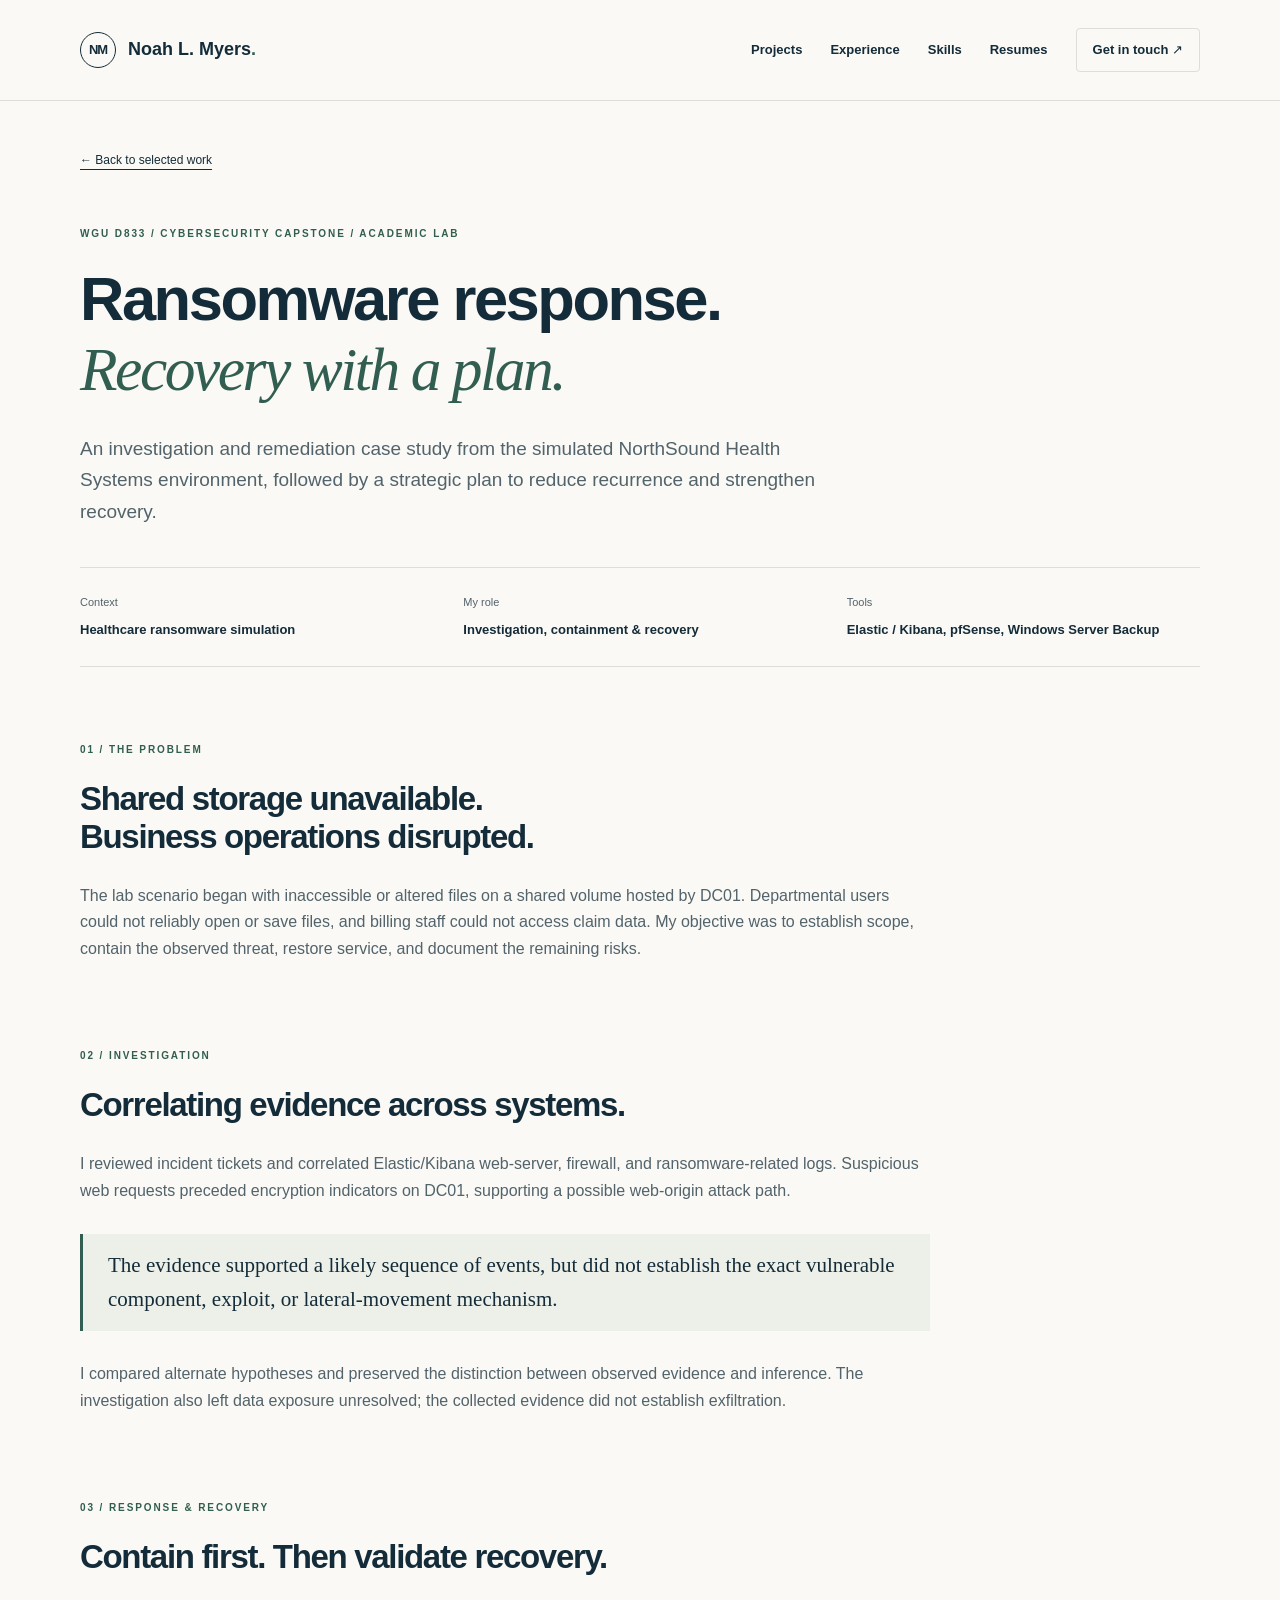
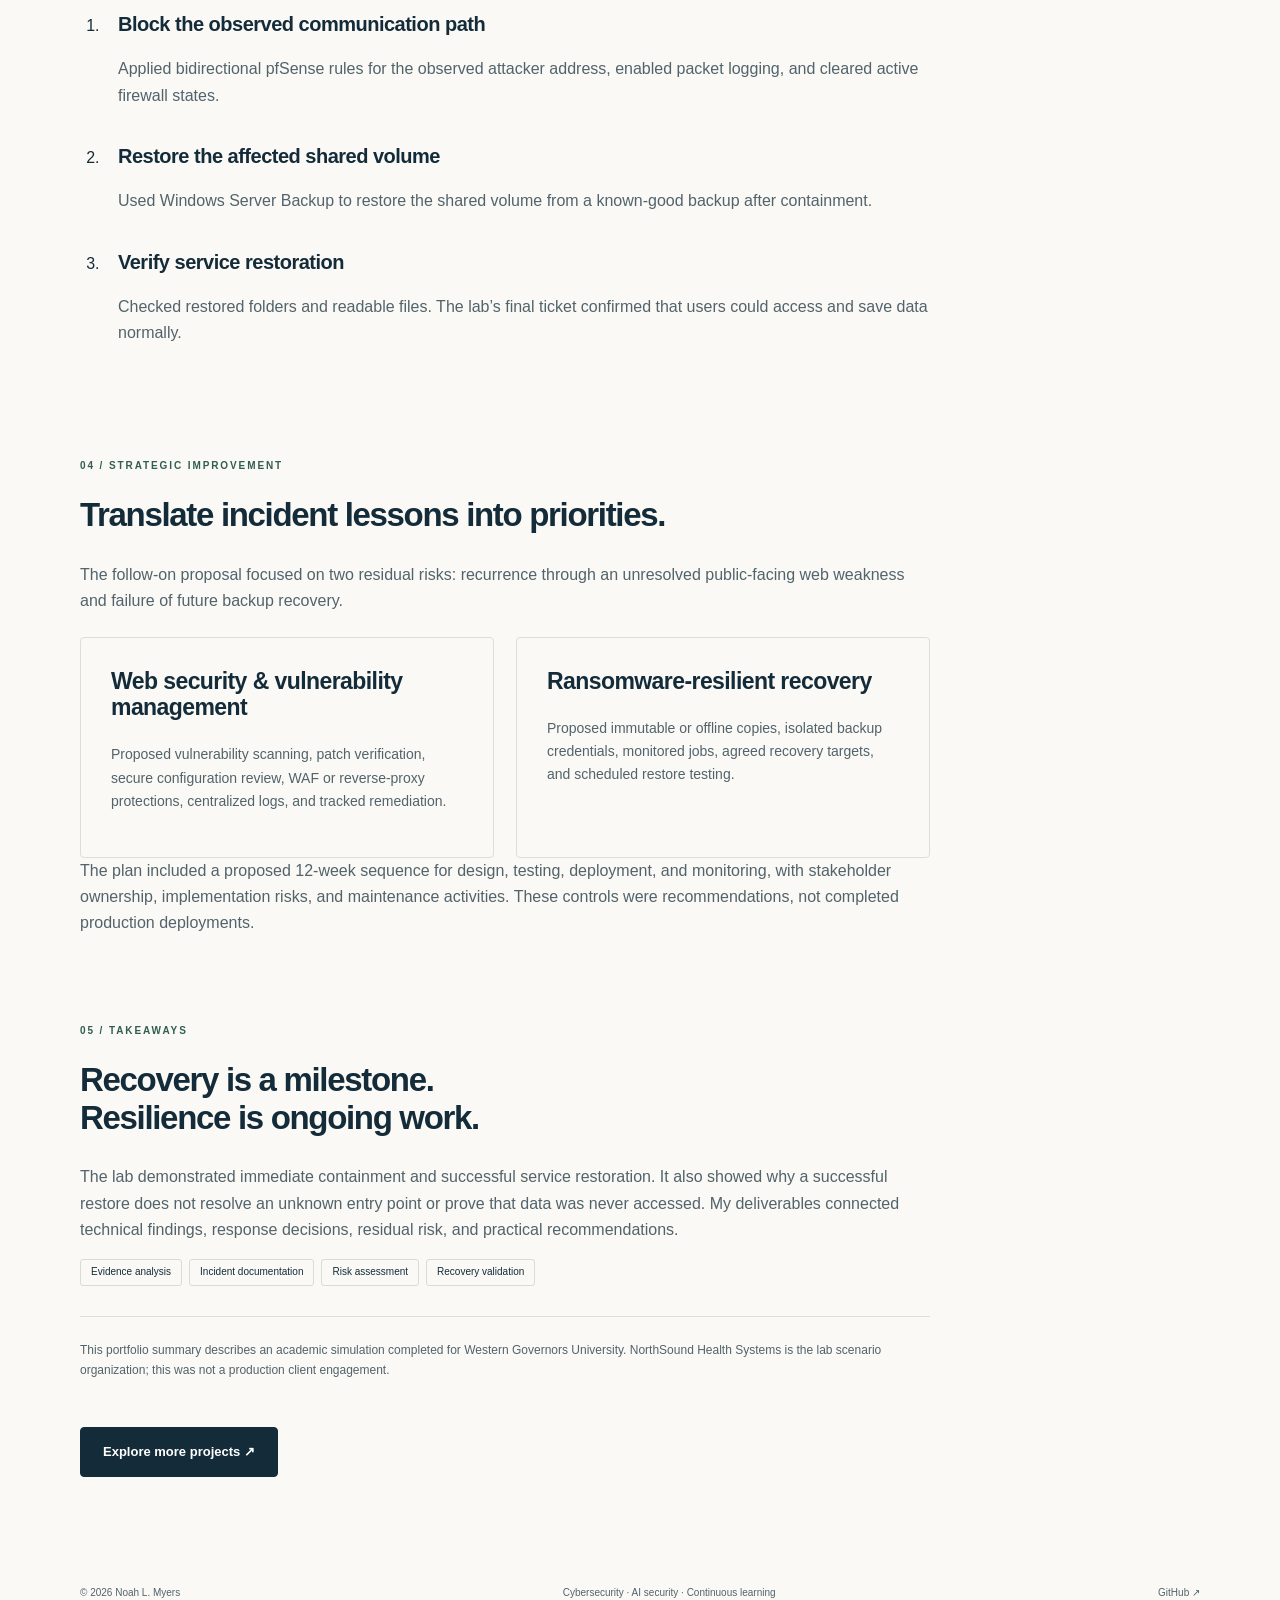
==== capstone.html @ 6b7077c1 "Redesign professional portfolio and add current resumes and WGU capstone" ====
<!doctype html><html lang="en"><head><meta charset="utf-8"><meta name="viewport" content="width=device-width,initial-scale=1"><meta name="theme-color" content="#142c39"><meta name="description" content="Noah L. Myers — cybersecurity and AI security professional. Explore adversarial AI testing, security automation, and a WGU ransomware response capstone."><title>WGU Ransomware Response Capstone | Noah L. Myers</title><link rel="stylesheet" href="assets/style.css"></head><body><a class="skip" href="#main">Skip to content</a><header><nav class="wrap" aria-label="Main navigation"><a class="brand" href="index.html" aria-label="Noah Myers home"><span class="monogram">NM</span> Noah L. Myers<span class="brand-dot">.</span></a><div class="navlinks"><a href="index.html#projects">Projects</a><a href="index.html#experience">Experience</a><a href="index.html#skills">Skills</a><a href="index.html#resume">Resumes</a><a class="nav-contact" href="mailto:Noah2126212@gmail.com">Get in touch <span aria-hidden="true">↗</span></a></div></nav></header><main id="main" class="wrap case-page"><a class="back" href="index.html#projects">← Back to selected work</a><p class="eyebrow">WGU D833 / Cybersecurity capstone / Academic lab</p><h1>Ransomware response.<br><em>Recovery with a plan.</em></h1><p class="case-intro">An investigation and remediation case study from the simulated NorthSound Health Systems environment, followed by a strategic plan to reduce recurrence and strengthen recovery.</p><div class="case-summary"><div><span>Context</span><strong>Healthcare ransomware simulation</strong></div><div><span>My role</span><strong>Investigation, containment & recovery</strong></div><div><span>Tools</span><strong>Elastic / Kibana, pfSense, Windows Server Backup</strong></div></div><article class="case-body"><section><p class="eyebrow">01 / The problem</p><h2>Shared storage unavailable.<br>Business operations disrupted.</h2><p>The lab scenario began with inaccessible or altered files on a shared volume hosted by DC01. Departmental users could not reliably open or save files, and billing staff could not access claim data. My objective was to establish scope, contain the observed threat, restore service, and document the remaining risks.</p></section><section><p class="eyebrow">02 / Investigation</p><h2>Correlating evidence across systems.</h2><p>I reviewed incident tickets and correlated Elastic/Kibana web-server, firewall, and ransomware-related logs. Suspicious web requests preceded encryption indicators on DC01, supporting a possible web-origin attack path.</p><blockquote>The evidence supported a likely sequence of events, but did not establish the exact vulnerable component, exploit, or lateral-movement mechanism.</blockquote><p>I compared alternate hypotheses and preserved the distinction between observed evidence and inference. The investigation also left data exposure unresolved; the collected evidence did not establish exfiltration.</p></section><section><p class="eyebrow">03 / Response & recovery</p><h2>Contain first. Then validate recovery.</h2><ol class="steps"><li><h3>Block the observed communication path</h3><p>Applied bidirectional pfSense rules for the observed attacker address, enabled packet logging, and cleared active firewall states.</p></li><li><h3>Restore the affected shared volume</h3><p>Used Windows Server Backup to restore the shared volume from a known-good backup after containment.</p></li><li><h3>Verify service restoration</h3><p>Checked restored folders and readable files. The lab’s final ticket confirmed that users could access and save data normally.</p></li></ol></section><section><p class="eyebrow">04 / Strategic improvement</p><h2>Translate incident lessons into priorities.</h2><p>The follow-on proposal focused on two residual risks: recurrence through an unresolved public-facing web weakness and failure of future backup recovery.</p><div class="project-grid"><div class="project"><h3>Web security & vulnerability management</h3><p>Proposed vulnerability scanning, patch verification, secure configuration review, WAF or reverse-proxy protections, centralized logs, and tracked remediation.</p></div><div class="project"><h3>Ransomware-resilient recovery</h3><p>Proposed immutable or offline copies, isolated backup credentials, monitored jobs, agreed recovery targets, and scheduled restore testing.</p></div></div><p>The plan included a proposed 12-week sequence for design, testing, deployment, and monitoring, with stakeholder ownership, implementation risks, and maintenance activities. These controls were recommendations, not completed production deployments.</p></section><section><p class="eyebrow">05 / Takeaways</p><h2>Recovery is a milestone.<br>Resilience is ongoing work.</h2><p>The lab demonstrated immediate containment and successful service restoration. It also showed why a successful restore does not resolve an unknown entry point or prove that data was never accessed. My deliverables connected technical findings, response decisions, residual risk, and practical recommendations.</p><div class="tags"><span>Evidence analysis</span><span>Incident documentation</span><span>Risk assessment</span><span>Recovery validation</span></div><p class="case-note">This portfolio summary describes an academic simulation completed for Western Governors University. NorthSound Health Systems is the lab scenario organization; this was not a production client engagement.</p></section></article><a class="button" href="index.html#projects">Explore more projects ↗</a></main><footer class="wrap"><span>© 2026 Noah L. Myers</span><span>Cybersecurity · AI security · Continuous learning</span><a href="https://github.com/Nmyers21">GitHub ↗</a></footer></body></html>
---- assets/style.css ----
:root{--ink:#142c39;--muted:#52636b;--paper:#faf9f5;--line:#dcded7;--green:#315e50;--wash:#edf0e9}*{box-sizing:border-box}html{scroll-behavior:smooth;scroll-padding-top:100px}body{margin:0;background:var(--paper);color:var(--ink);font-family:Inter,-apple-system,BlinkMacSystemFont,"Segoe UI",sans-serif;line-height:1.65;font-size:16px}a{color:inherit;text-underline-offset:5px}a:hover{color:var(--green)}a:focus-visible{outline:3px solid #ab7531;outline-offset:6px}h1,h2,h3,p{margin-top:0}h1,h2,h3{line-height:1.15;letter-spacing:-.04em}h1{font-size:clamp(42px,4.8vw,66px);font-weight:550;margin-bottom:28px}h2{font-size:clamp(30px,3.1vw,42px);font-weight:550}h3{font-size:23px;font-weight:600;letter-spacing:-.025em}em{font-family:Georgia,serif;font-weight:400;color:var(--green)}.wrap{max-width:1200px;margin:auto;padding-left:40px;padding-right:40px}.skip{position:absolute;left:15px;top:-80px;padding:12px;background:white;z-index:5}.skip:focus{top:10px}header{border-bottom:1px solid var(--line);background:var(--paper)}nav{min-height:100px;display:flex;align-items:center;justify-content:space-between;gap:30px}.brand{font-size:18px;font-weight:650;text-decoration:none;display:flex;align-items:center;white-space:nowrap}.brand-dot{color:var(--green)}.monogram{font-size:13px;letter-spacing:-1px;border:1px solid var(--ink);width:36px;height:36px;display:grid;place-items:center;margin-right:12px;border-radius:50%}.navlinks{display:flex;align-items:center;gap:28px;font-size:13px;font-weight:550}.navlinks a{text-decoration:none}.nav-contact{padding:10px 16px;border:1px solid var(--line);border-radius:4px}.hero{display:grid;grid-template-columns:1.65fr 1fr;gap:65px;padding-top:88px;padding-bottom:80px}.eyebrow{text-transform:uppercase;font-size:10px;font-weight:700;letter-spacing:1.9px;line-height:1.6;margin-bottom:22px;color:var(--green)}.status-dot{display:inline-block;width:7px;height:7px;background:var(--green);border-radius:50%;margin-right:9px}.intro{font-size:18px;line-height:1.8;max-width:550px;color:var(--muted)}.actions{display:flex;gap:14px;align-items:center;flex-wrap:wrap;margin-top:30px}.button{display:inline-flex;align-items:center;justify-content:center;gap:30px;padding:13px 22px;border:1px solid var(--ink);border-radius:4px;background:var(--ink);color:white;font-size:13px;font-weight:600;text-decoration:none}.button:hover{background:var(--green);color:white}.secondary{background:transparent;color:var(--ink);border-color:var(--line)}.hero-links{display:flex;flex-wrap:wrap;gap:22px;font-size:11px;margin-top:35px;color:var(--muted)}.hero-links a{text-decoration:none}.profile{background:var(--wash);border:1px solid #dce2d7;padding:30px;position:relative;border-radius:5px}.profile-mark{font-family:Georgia,serif;font-size:62px;letter-spacing:-6px;line-height:1;margin:24px 0 28px}.profile-mark span{font-family:Arial,sans-serif;font-size:30px;float:right;color:#708877;letter-spacing:0}.profile h2{font-size:29px;line-height:1.16}.profile p:not(.eyebrow){font-size:13px;color:var(--muted)}.profile-bottom{border-top:1px solid #cbd4c8;padding-top:17px;font-size:10px;display:grid;gap:5px;font-weight:600}.proof-strip{border-top:1px solid var(--line);border-bottom:1px solid var(--line)}.proof-grid{display:grid;grid-template-columns:repeat(3,1fr);padding-top:30px;padding-bottom:30px;gap:30px}.proof-grid>div{display:grid;gap:5px;border-right:1px solid var(--line)}.proof-grid>div:last-child{border:0}.proof-grid strong{font-size:26px;font-weight:500;letter-spacing:-1px}.proof-grid span{font-size:11px;color:var(--muted)}.section{padding-top:82px;padding-bottom:82px}.section-heading{display:flex;justify-content:space-between;align-items:end;gap:30px;margin-bottom:38px}.section-heading .eyebrow{margin-bottom:14px}.section-heading h2{margin-bottom:0}.section-heading>p{font-size:13px;color:var(--muted);margin:0}.featured{display:grid;grid-template-columns:1.2fr 1fr;gap:65px;padding:42px;background:var(--ink);color:#fff;text-decoration:none;border-radius:5px}.featured:hover{color:white;background:#1b3948}.featured .eyebrow{color:#b9cbb8}.featured h3{font-size:33px;font-weight:500;line-height:1.2}.featured p:not(.eyebrow){font-size:14px;color:#c7d2d6}.tags{display:flex;flex-wrap:wrap;gap:7px}.tags span{border:1px solid #d5ddd6;font-size:10px;padding:4px 10px;border-radius:3px}.featured .tags span{border-color:#49606a;color:#d8e3de}.textlink{display:inline-block;font-weight:600;font-size:13px;margin-top:25px;text-decoration:none}.case-visual{border:1px solid #49616b;border-radius:4px;padding:25px;background:#1b3542}.visual-label{font-size:9px;letter-spacing:2px;color:#a6beb5}.case-visual>div{display:grid;grid-template-columns:33px 1fr;align-items:center;border-bottom:1px solid #3b515c;padding:14px 0;font-size:14px}.case-visual b{color:#b6ccaf;font-size:10px;grid-row:span 2}.case-visual div span{font-size:10px;color:#acbfc8}.case-visual small{display:block;margin-top:17px;font-size:9px;color:#acbfc8}.project-grid{display:grid;grid-template-columns:1fr 1fr;gap:22px;margin-top:22px}.project{border:1px solid var(--line);border-radius:4px;padding:30px}.project p:not(.eyebrow){font-size:14px;color:var(--muted)}.project .eyebrow{font-size:9px}.project .textlink{margin-top:10px}.timeline{border-top:1px solid var(--line)}.role{display:grid;grid-template-columns:1fr 2.6fr;gap:35px;padding:28px 0;border-bottom:1px solid var(--line)}.date{font-size:12px;color:var(--muted);margin:4px 0}.role h3{font-size:22px;margin-bottom:6px}.role-title{font-size:13px;font-weight:600}.role div>p:last-child{font-size:14px;max-width:720px;color:var(--muted);margin-bottom:0}.skills-section{background:var(--wash)}.skills-grid{display:grid;grid-template-columns:repeat(4,1fr);gap:32px}.skills-grid h3{font-size:19px;letter-spacing:-.03em}.skills-grid p{font-size:13px;color:var(--muted);line-height:1.95}.skill-number{display:block;font-size:11px;color:var(--green);border-top:1px solid #c7d0c2;padding-top:20px;margin-bottom:23px}.credentials{display:grid;grid-template-columns:1fr 1fr;gap:70px}.education{margin-top:38px}.education h3{font-size:17px;max-width:320px;line-height:1.5;margin-bottom:4px}.education p{font-size:13px;color:var(--muted);margin-bottom:26px}.credentials>div>h3{font-size:20px;margin-top:5px}.cert-list p{display:grid;gap:5px;padding:15px 0;margin:0;border-bottom:1px solid var(--line);font-size:12px}.cert-list span{color:var(--muted)}.resume-section{background:var(--ink);color:white}.resume-section .eyebrow{color:#b9cbb8}.resume-section h2{font-size:48px;margin-bottom:20px}.resume-section p:not(.eyebrow){font-size:15px;color:#c7d2d6}.light{background:#e9eee4;color:var(--ink);border-color:#e9eee4}.email{font-size:13px;margin-left:15px}.resume-links{display:grid;grid-template-columns:1fr 1fr;gap:35px;margin-top:50px}.resume-links a{display:flex;align-items:center;justify-content:space-between;gap:15px;padding:20px 0;border-top:1px solid #4b606b;text-decoration:none;font-size:14px}.resume-links a:hover,.resume-section .email:hover{color:#d7e8c9}.resume-links span{font-size:10px;color:#b9cbb8}footer{display:flex;gap:20px;justify-content:space-between;padding-top:28px!important;padding-bottom:28px!important;color:var(--muted);font-size:10px}footer a{text-decoration:none}.case-page{padding-top:45px;padding-bottom:80px}.back{display:inline-block;font-size:12px;margin-bottom:55px}.case-page h1{max-width:850px}.case-intro{max-width:770px;color:var(--muted);font-size:19px}.case-summary{display:grid;grid-template-columns:repeat(3,1fr);gap:30px;border-top:1px solid var(--line);border-bottom:1px solid var(--line);padding:25px 0;margin:40px 0}.case-summary div{display:grid;gap:8px}.case-summary span{font-size:11px;color:var(--muted)}.case-summary strong{font-size:13px;font-weight:600}.case-body{max-width:850px}.case-body section{padding:35px 0}.case-body h2{font-size:33px}.case-body p{color:var(--muted)}.case-body .eyebrow{color:var(--green)}blockquote{margin:30px 0;padding:15px 25px;border-left:3px solid var(--green);background:var(--wash);font-family:Georgia,serif;font-size:21px;line-height:1.6}.steps{padding-left:24px}.steps li{padding:10px 0 10px 14px}.steps h3{font-size:20px}.case-note{font-size:12px;border-top:1px solid var(--line);padding-top:24px;margin-top:30px}@media(max-width:1000px){.navlinks{gap:17px}.hero{gap:30px}.hero h1{font-size:48px}.featured{gap:30px;padding:30px}.skills-grid{grid-template-columns:repeat(2,1fr)}.brand{font-size:15px}}@media(max-width:760px){.wrap{padding-left:24px;padding-right:24px}nav{flex-wrap:wrap;gap:17px;padding-top:20px;padding-bottom:20px}.navlinks{width:100%;justify-content:space-between;font-size:11px;gap:12px}.nav-contact{display:none}.hero{grid-template-columns:1fr;padding-top:50px;padding-bottom:45px;gap:40px}.hero h1{font-size:clamp(38px,8vw,56px)}.intro{font-size:16px}.profile{padding:26px}.profile h2{font-size:28px}.profile-mark{float:right;font-size:65px;margin:10px 0 10px 20px}.profile-mark span{display:none}.proof-grid{grid-template-columns:1fr;gap:18px}.proof-grid>div{border-right:0;grid-template-columns:115px 1fr;align-items:center}.proof-grid strong{font-size:22px;letter-spacing:-.5px}.proof-grid>div:last-child{grid-template-columns:1fr;gap:0}.section{padding-top:55px;padding-bottom:55px}.section-heading{display:block}.section-heading>p{margin-top:20px}.featured{grid-template-columns:1fr;gap:30px;padding:25px}.featured h3{font-size:29px}.project-grid,.credentials,.resume-links{grid-template-columns:1fr}.project{padding:25px}.role{grid-template-columns:1fr;gap:10px}.skills-grid{gap:22px}.credentials{gap:25px}.resume-section h2{font-size:40px}.resume-links{gap:5px}.resume-links a{font-size:12px}.email{margin-left:0}footer{flex-wrap:wrap}footer>span:nth-child(2){display:none}.case-summary{grid-template-columns:1fr;gap:20px}.case-intro{font-size:17px}.case-body h2{font-size:29px}.case-body .project-grid{grid-template-columns:1fr}.case-page{padding-top:30px}.back{margin-bottom:35px}}@media(prefers-reduced-motion:reduce){html{scroll-behavior:auto}}@media print{header,.actions,footer,.resume-section,.back{display:none}body{background:white}.hero,.section{padding-top:25px;padding-bottom:25px}a{text-decoration:underline}.featured,.profile,.skills-section{background:#eee;color:#142c39}.featured p:not(.eyebrow),.featured .eyebrow{color:#142c39}.case-visual{display:none}.featured{display:block}}
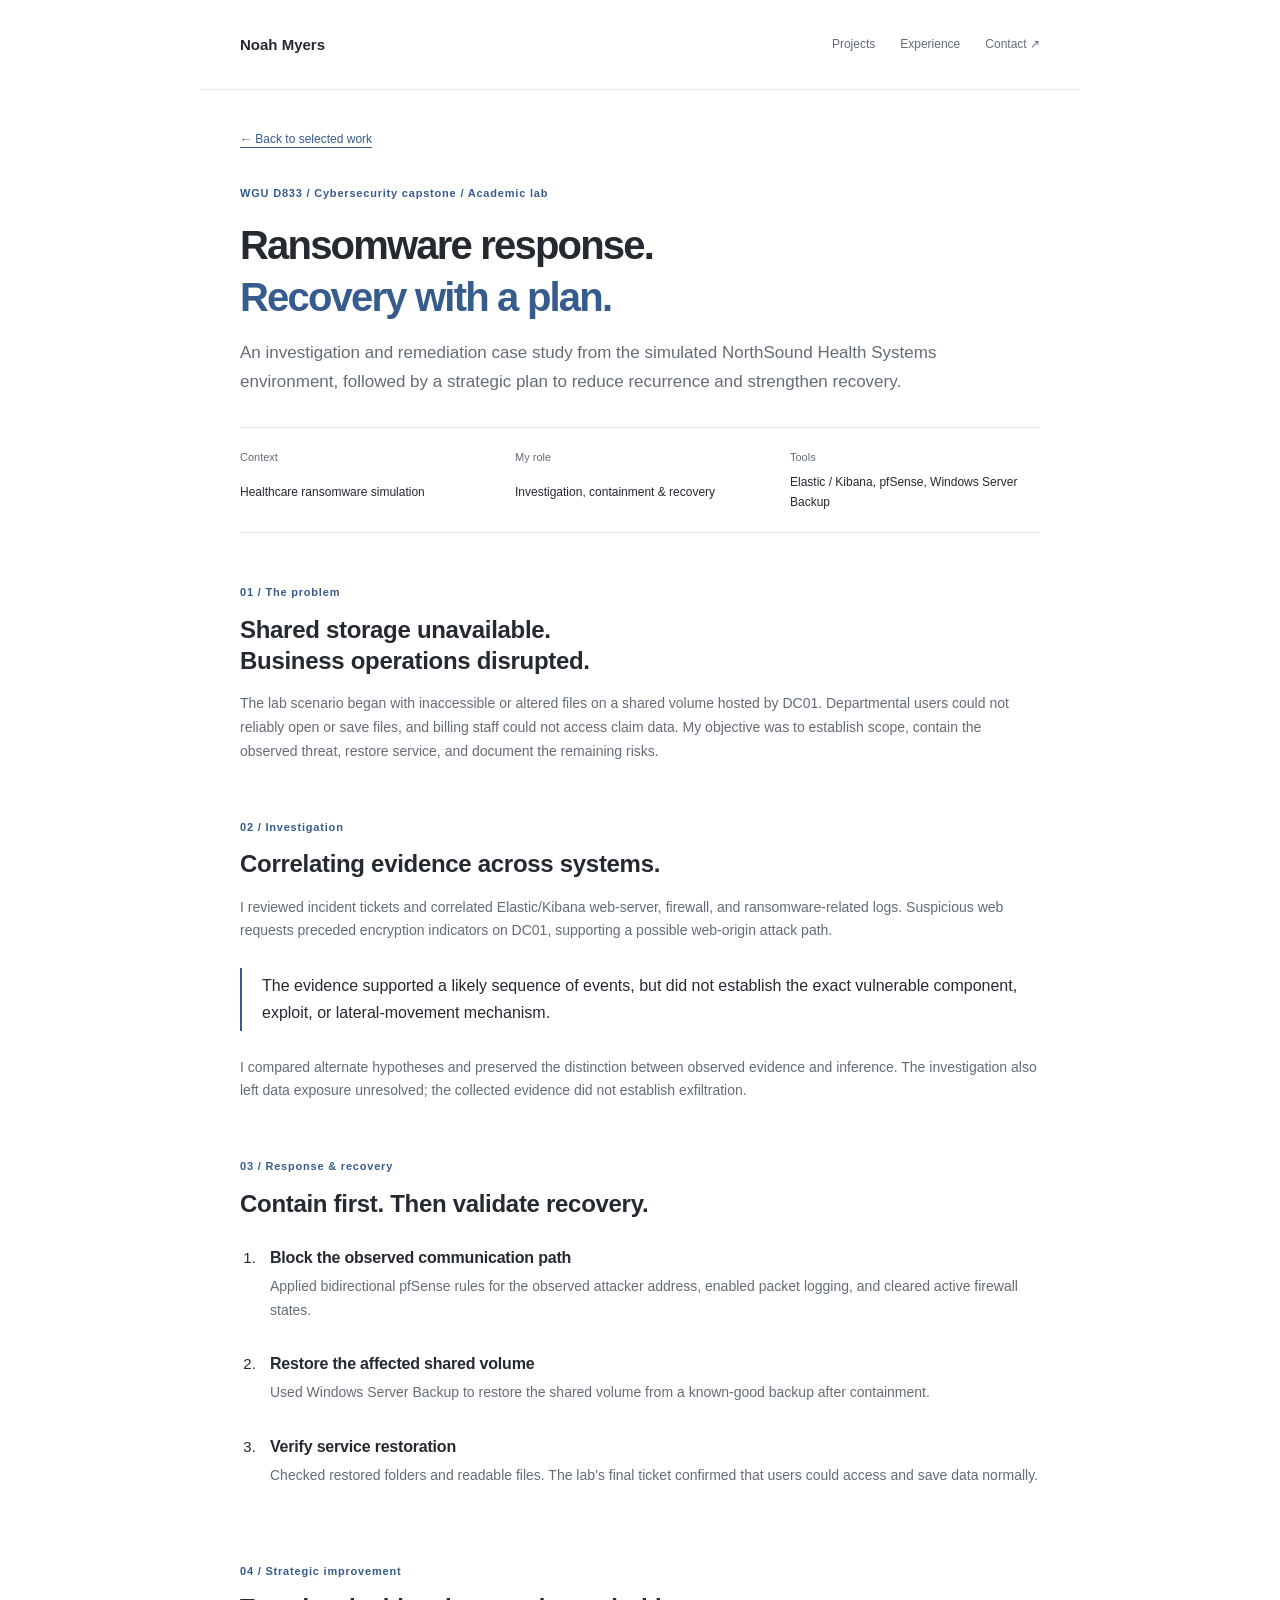
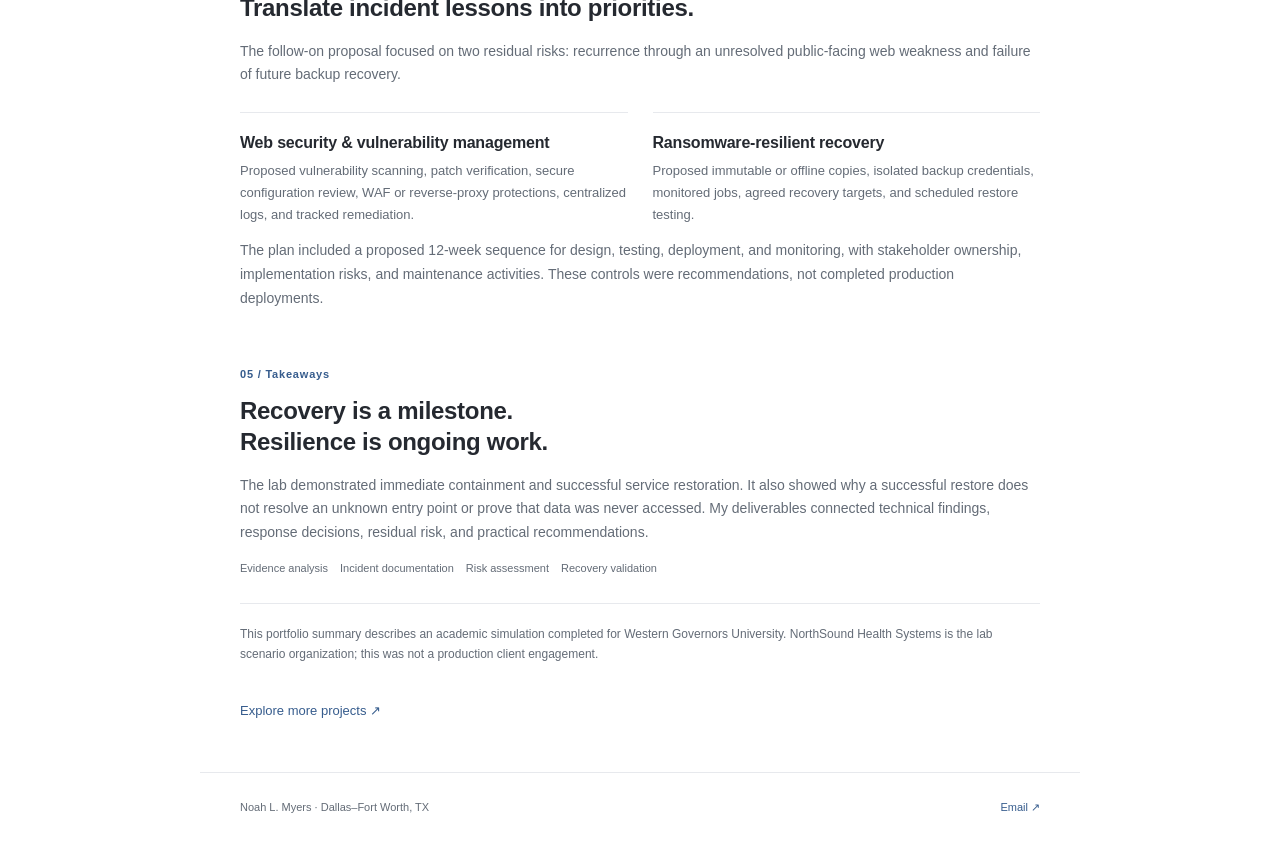
==== commit 74f796a4: "Simplify portfolio with restrained typography and compact content" ====
--- a/capstone.html
+++ b/capstone.html
@@ -1 +1 @@
-<!doctype html><html lang="en"><head><meta charset="utf-8"><meta name="viewport" content="width=device-width,initial-scale=1"><meta name="theme-color" content="#142c39"><meta name="description" content="Noah L. Myers — cybersecurity and AI security professional. Explore adversarial AI testing, security automation, and a WGU ransomware response capstone."><title>WGU Ransomware Response Capstone | Noah L. Myers</title><link rel="stylesheet" href="assets/style.css"></head><body><a class="skip" href="#main">Skip to content</a><header><nav class="wrap" aria-label="Main navigation"><a class="brand" href="index.html" aria-label="Noah Myers home"><span class="monogram">NM</span> Noah L. Myers<span class="brand-dot">.</span></a><div class="navlinks"><a href="index.html#projects">Projects</a><a href="index.html#experience">Experience</a><a href="index.html#skills">Skills</a><a href="index.html#resume">Resumes</a><a class="nav-contact" href="mailto:Noah2126212@gmail.com">Get in touch <span aria-hidden="true">↗</span></a></div></nav></header><main id="main" class="wrap case-page"><a class="back" href="index.html#projects">← Back to selected work</a><p class="eyebrow">WGU D833 / Cybersecurity capstone / Academic lab</p><h1>Ransomware response.<br><em>Recovery with a plan.</em></h1><p class="case-intro">An investigation and remediation case study from the simulated NorthSound Health Systems environment, followed by a strategic plan to reduce recurrence and strengthen recovery.</p><div class="case-summary"><div><span>Context</span><strong>Healthcare ransomware simulation</strong></div><div><span>My role</span><strong>Investigation, containment & recovery</strong></div><div><span>Tools</span><strong>Elastic / Kibana, pfSense, Windows Server Backup</strong></div></div><article class="case-body"><section><p class="eyebrow">01 / The problem</p><h2>Shared storage unavailable.<br>Business operations disrupted.</h2><p>The lab scenario began with inaccessible or altered files on a shared volume hosted by DC01. Departmental users could not reliably open or save files, and billing staff could not access claim data. My objective was to establish scope, contain the observed threat, restore service, and document the remaining risks.</p></section><section><p class="eyebrow">02 / Investigation</p><h2>Correlating evidence across systems.</h2><p>I reviewed incident tickets and correlated Elastic/Kibana web-server, firewall, and ransomware-related logs. Suspicious web requests preceded encryption indicators on DC01, supporting a possible web-origin attack path.</p><blockquote>The evidence supported a likely sequence of events, but did not establish the exact vulnerable component, exploit, or lateral-movement mechanism.</blockquote><p>I compared alternate hypotheses and preserved the distinction between observed evidence and inference. The investigation also left data exposure unresolved; the collected evidence did not establish exfiltration.</p></section><section><p class="eyebrow">03 / Response & recovery</p><h2>Contain first. Then validate recovery.</h2><ol class="steps"><li><h3>Block the observed communication path</h3><p>Applied bidirectional pfSense rules for the observed attacker address, enabled packet logging, and cleared active firewall states.</p></li><li><h3>Restore the affected shared volume</h3><p>Used Windows Server Backup to restore the shared volume from a known-good backup after containment.</p></li><li><h3>Verify service restoration</h3><p>Checked restored folders and readable files. The lab’s final ticket confirmed that users could access and save data normally.</p></li></ol></section><section><p class="eyebrow">04 / Strategic improvement</p><h2>Translate incident lessons into priorities.</h2><p>The follow-on proposal focused on two residual risks: recurrence through an unresolved public-facing web weakness and failure of future backup recovery.</p><div class="project-grid"><div class="project"><h3>Web security & vulnerability management</h3><p>Proposed vulnerability scanning, patch verification, secure configuration review, WAF or reverse-proxy protections, centralized logs, and tracked remediation.</p></div><div class="project"><h3>Ransomware-resilient recovery</h3><p>Proposed immutable or offline copies, isolated backup credentials, monitored jobs, agreed recovery targets, and scheduled restore testing.</p></div></div><p>The plan included a proposed 12-week sequence for design, testing, deployment, and monitoring, with stakeholder ownership, implementation risks, and maintenance activities. These controls were recommendations, not completed production deployments.</p></section><section><p class="eyebrow">05 / Takeaways</p><h2>Recovery is a milestone.<br>Resilience is ongoing work.</h2><p>The lab demonstrated immediate containment and successful service restoration. It also showed why a successful restore does not resolve an unknown entry point or prove that data was never accessed. My deliverables connected technical findings, response decisions, residual risk, and practical recommendations.</p><div class="tags"><span>Evidence analysis</span><span>Incident documentation</span><span>Risk assessment</span><span>Recovery validation</span></div><p class="case-note">This portfolio summary describes an academic simulation completed for Western Governors University. NorthSound Health Systems is the lab scenario organization; this was not a production client engagement.</p></section></article><a class="button" href="index.html#projects">Explore more projects ↗</a></main><footer class="wrap"><span>© 2026 Noah L. Myers</span><span>Cybersecurity · AI security · Continuous learning</span><a href="https://github.com/Nmyers21">GitHub ↗</a></footer></body></html>+<!doctype html><html lang="en"><head><meta charset="utf-8"><meta name="viewport" content="width=device-width,initial-scale=1"><meta name="theme-color" content="#142c39"><meta name="description" content="Noah L. Myers — cybersecurity and AI security professional. Explore adversarial AI testing, security automation, and a WGU ransomware response capstone."><title>WGU Ransomware Response Capstone | Noah L. Myers</title><link rel="stylesheet" href="assets/style.css"></head><body><a class="skip" href="#main">Skip to content</a><header><nav class="wrap" aria-label="Main navigation"><a class="brand" href="index.html">Noah Myers</a><div class="navlinks"><a href="index.html#projects">Projects</a><a href="index.html#experience">Experience</a><a href="mailto:Noah2126212@gmail.com">Contact ↗</a></div></nav></header><main id="main" class="wrap case-page"><a class="back" href="index.html#projects">← Back to selected work</a><p class="eyebrow">WGU D833 / Cybersecurity capstone / Academic lab</p><h1>Ransomware response.<br><em>Recovery with a plan.</em></h1><p class="case-intro">An investigation and remediation case study from the simulated NorthSound Health Systems environment, followed by a strategic plan to reduce recurrence and strengthen recovery.</p><div class="case-summary"><div><span>Context</span><strong>Healthcare ransomware simulation</strong></div><div><span>My role</span><strong>Investigation, containment & recovery</strong></div><div><span>Tools</span><strong>Elastic / Kibana, pfSense, Windows Server Backup</strong></div></div><article class="case-body"><section><p class="eyebrow">01 / The problem</p><h2>Shared storage unavailable.<br>Business operations disrupted.</h2><p>The lab scenario began with inaccessible or altered files on a shared volume hosted by DC01. Departmental users could not reliably open or save files, and billing staff could not access claim data. My objective was to establish scope, contain the observed threat, restore service, and document the remaining risks.</p></section><section><p class="eyebrow">02 / Investigation</p><h2>Correlating evidence across systems.</h2><p>I reviewed incident tickets and correlated Elastic/Kibana web-server, firewall, and ransomware-related logs. Suspicious web requests preceded encryption indicators on DC01, supporting a possible web-origin attack path.</p><blockquote>The evidence supported a likely sequence of events, but did not establish the exact vulnerable component, exploit, or lateral-movement mechanism.</blockquote><p>I compared alternate hypotheses and preserved the distinction between observed evidence and inference. The investigation also left data exposure unresolved; the collected evidence did not establish exfiltration.</p></section><section><p class="eyebrow">03 / Response & recovery</p><h2>Contain first. Then validate recovery.</h2><ol class="steps"><li><h3>Block the observed communication path</h3><p>Applied bidirectional pfSense rules for the observed attacker address, enabled packet logging, and cleared active firewall states.</p></li><li><h3>Restore the affected shared volume</h3><p>Used Windows Server Backup to restore the shared volume from a known-good backup after containment.</p></li><li><h3>Verify service restoration</h3><p>Checked restored folders and readable files. The lab’s final ticket confirmed that users could access and save data normally.</p></li></ol></section><section><p class="eyebrow">04 / Strategic improvement</p><h2>Translate incident lessons into priorities.</h2><p>The follow-on proposal focused on two residual risks: recurrence through an unresolved public-facing web weakness and failure of future backup recovery.</p><div class="project-grid"><div class="project"><h3>Web security & vulnerability management</h3><p>Proposed vulnerability scanning, patch verification, secure configuration review, WAF or reverse-proxy protections, centralized logs, and tracked remediation.</p></div><div class="project"><h3>Ransomware-resilient recovery</h3><p>Proposed immutable or offline copies, isolated backup credentials, monitored jobs, agreed recovery targets, and scheduled restore testing.</p></div></div><p>The plan included a proposed 12-week sequence for design, testing, deployment, and monitoring, with stakeholder ownership, implementation risks, and maintenance activities. These controls were recommendations, not completed production deployments.</p></section><section><p class="eyebrow">05 / Takeaways</p><h2>Recovery is a milestone.<br>Resilience is ongoing work.</h2><p>The lab demonstrated immediate containment and successful service restoration. It also showed why a successful restore does not resolve an unknown entry point or prove that data was never accessed. My deliverables connected technical findings, response decisions, residual risk, and practical recommendations.</p><div class="tags"><span>Evidence analysis</span><span>Incident documentation</span><span>Risk assessment</span><span>Recovery validation</span></div><p class="case-note">This portfolio summary describes an academic simulation completed for Western Governors University. NorthSound Health Systems is the lab scenario organization; this was not a production client engagement.</p></section></article><a class="button" href="index.html#projects">Explore more projects ↗</a></main><footer class="wrap"><span>Noah L. Myers · Dallas–Fort Worth, TX</span><a href="mailto:Noah2126212@gmail.com">Email ↗</a></footer></body></html>
--- a/assets/style.css
+++ b/assets/style.css
@@ -1 +1 @@
-:root{--ink:#142c39;--muted:#52636b;--paper:#faf9f5;--line:#dcded7;--green:#315e50;--wash:#edf0e9}*{box-sizing:border-box}html{scroll-behavior:smooth;scroll-padding-top:100px}body{margin:0;background:var(--paper);color:var(--ink);font-family:Inter,-apple-system,BlinkMacSystemFont,"Segoe UI",sans-serif;line-height:1.65;font-size:16px}a{color:inherit;text-underline-offset:5px}a:hover{color:var(--green)}a:focus-visible{outline:3px solid #ab7531;outline-offset:6px}h1,h2,h3,p{margin-top:0}h1,h2,h3{line-height:1.15;letter-spacing:-.04em}h1{font-size:clamp(42px,4.8vw,66px);font-weight:550;margin-bottom:28px}h2{font-size:clamp(30px,3.1vw,42px);font-weight:550}h3{font-size:23px;font-weight:600;letter-spacing:-.025em}em{font-family:Georgia,serif;font-weight:400;color:var(--green)}.wrap{max-width:1200px;margin:auto;padding-left:40px;padding-right:40px}.skip{position:absolute;left:15px;top:-80px;padding:12px;background:white;z-index:5}.skip:focus{top:10px}header{border-bottom:1px solid var(--line);background:var(--paper)}nav{min-height:100px;display:flex;align-items:center;justify-content:space-between;gap:30px}.brand{font-size:18px;font-weight:650;text-decoration:none;display:flex;align-items:center;white-space:nowrap}.brand-dot{color:var(--green)}.monogram{font-size:13px;letter-spacing:-1px;border:1px solid var(--ink);width:36px;height:36px;display:grid;place-items:center;margin-right:12px;border-radius:50%}.navlinks{display:flex;align-items:center;gap:28px;font-size:13px;font-weight:550}.navlinks a{text-decoration:none}.nav-contact{padding:10px 16px;border:1px solid var(--line);border-radius:4px}.hero{display:grid;grid-template-columns:1.65fr 1fr;gap:65px;padding-top:88px;padding-bottom:80px}.eyebrow{text-transform:uppercase;font-size:10px;font-weight:700;letter-spacing:1.9px;line-height:1.6;margin-bottom:22px;color:var(--green)}.status-dot{display:inline-block;width:7px;height:7px;background:var(--green);border-radius:50%;margin-right:9px}.intro{font-size:18px;line-height:1.8;max-width:550px;color:var(--muted)}.actions{display:flex;gap:14px;align-items:center;flex-wrap:wrap;margin-top:30px}.button{display:inline-flex;align-items:center;justify-content:center;gap:30px;padding:13px 22px;border:1px solid var(--ink);border-radius:4px;background:var(--ink);color:white;font-size:13px;font-weight:600;text-decoration:none}.button:hover{background:var(--green);color:white}.secondary{background:transparent;color:var(--ink);border-color:var(--line)}.hero-links{display:flex;flex-wrap:wrap;gap:22px;font-size:11px;margin-top:35px;color:var(--muted)}.hero-links a{text-decoration:none}.profile{background:var(--wash);border:1px solid #dce2d7;padding:30px;position:relative;border-radius:5px}.profile-mark{font-family:Georgia,serif;font-size:62px;letter-spacing:-6px;line-height:1;margin:24px 0 28px}.profile-mark span{font-family:Arial,sans-serif;font-size:30px;float:right;color:#708877;letter-spacing:0}.profile h2{font-size:29px;line-height:1.16}.profile p:not(.eyebrow){font-size:13px;color:var(--muted)}.profile-bottom{border-top:1px solid #cbd4c8;padding-top:17px;font-size:10px;display:grid;gap:5px;font-weight:600}.proof-strip{border-top:1px solid var(--line);border-bottom:1px solid var(--line)}.proof-grid{display:grid;grid-template-columns:repeat(3,1fr);padding-top:30px;padding-bottom:30px;gap:30px}.proof-grid>div{display:grid;gap:5px;border-right:1px solid var(--line)}.proof-grid>div:last-child{border:0}.proof-grid strong{font-size:26px;font-weight:500;letter-spacing:-1px}.proof-grid span{font-size:11px;color:var(--muted)}.section{padding-top:82px;padding-bottom:82px}.section-heading{display:flex;justify-content:space-between;align-items:end;gap:30px;margin-bottom:38px}.section-heading .eyebrow{margin-bottom:14px}.section-heading h2{margin-bottom:0}.section-heading>p{font-size:13px;color:var(--muted);margin:0}.featured{display:grid;grid-template-columns:1.2fr 1fr;gap:65px;padding:42px;background:var(--ink);color:#fff;text-decoration:none;border-radius:5px}.featured:hover{color:white;background:#1b3948}.featured .eyebrow{color:#b9cbb8}.featured h3{font-size:33px;font-weight:500;line-height:1.2}.featured p:not(.eyebrow){font-size:14px;color:#c7d2d6}.tags{display:flex;flex-wrap:wrap;gap:7px}.tags span{border:1px solid #d5ddd6;font-size:10px;padding:4px 10px;border-radius:3px}.featured .tags span{border-color:#49606a;color:#d8e3de}.textlink{display:inline-block;font-weight:600;font-size:13px;margin-top:25px;text-decoration:none}.case-visual{border:1px solid #49616b;border-radius:4px;padding:25px;background:#1b3542}.visual-label{font-size:9px;letter-spacing:2px;color:#a6beb5}.case-visual>div{display:grid;grid-template-columns:33px 1fr;align-items:center;border-bottom:1px solid #3b515c;padding:14px 0;font-size:14px}.case-visual b{color:#b6ccaf;font-size:10px;grid-row:span 2}.case-visual div span{font-size:10px;color:#acbfc8}.case-visual small{display:block;margin-top:17px;font-size:9px;color:#acbfc8}.project-grid{display:grid;grid-template-columns:1fr 1fr;gap:22px;margin-top:22px}.project{border:1px solid var(--line);border-radius:4px;padding:30px}.project p:not(.eyebrow){font-size:14px;color:var(--muted)}.project .eyebrow{font-size:9px}.project .textlink{margin-top:10px}.timeline{border-top:1px solid var(--line)}.role{display:grid;grid-template-columns:1fr 2.6fr;gap:35px;padding:28px 0;border-bottom:1px solid var(--line)}.date{font-size:12px;color:var(--muted);margin:4px 0}.role h3{font-size:22px;margin-bottom:6px}.role-title{font-size:13px;font-weight:600}.role div>p:last-child{font-size:14px;max-width:720px;color:var(--muted);margin-bottom:0}.skills-section{background:var(--wash)}.skills-grid{display:grid;grid-template-columns:repeat(4,1fr);gap:32px}.skills-grid h3{font-size:19px;letter-spacing:-.03em}.skills-grid p{font-size:13px;color:var(--muted);line-height:1.95}.skill-number{display:block;font-size:11px;color:var(--green);border-top:1px solid #c7d0c2;padding-top:20px;margin-bottom:23px}.credentials{display:grid;grid-template-columns:1fr 1fr;gap:70px}.education{margin-top:38px}.education h3{font-size:17px;max-width:320px;line-height:1.5;margin-bottom:4px}.education p{font-size:13px;color:var(--muted);margin-bottom:26px}.credentials>div>h3{font-size:20px;margin-top:5px}.cert-list p{display:grid;gap:5px;padding:15px 0;margin:0;border-bottom:1px solid var(--line);font-size:12px}.cert-list span{color:var(--muted)}.resume-section{background:var(--ink);color:white}.resume-section .eyebrow{color:#b9cbb8}.resume-section h2{font-size:48px;margin-bottom:20px}.resume-section p:not(.eyebrow){font-size:15px;color:#c7d2d6}.light{background:#e9eee4;color:var(--ink);border-color:#e9eee4}.email{font-size:13px;margin-left:15px}.resume-links{display:grid;grid-template-columns:1fr 1fr;gap:35px;margin-top:50px}.resume-links a{display:flex;align-items:center;justify-content:space-between;gap:15px;padding:20px 0;border-top:1px solid #4b606b;text-decoration:none;font-size:14px}.resume-links a:hover,.resume-section .email:hover{color:#d7e8c9}.resume-links span{font-size:10px;color:#b9cbb8}footer{display:flex;gap:20px;justify-content:space-between;padding-top:28px!important;padding-bottom:28px!important;color:var(--muted);font-size:10px}footer a{text-decoration:none}.case-page{padding-top:45px;padding-bottom:80px}.back{display:inline-block;font-size:12px;margin-bottom:55px}.case-page h1{max-width:850px}.case-intro{max-width:770px;color:var(--muted);font-size:19px}.case-summary{display:grid;grid-template-columns:repeat(3,1fr);gap:30px;border-top:1px solid var(--line);border-bottom:1px solid var(--line);padding:25px 0;margin:40px 0}.case-summary div{display:grid;gap:8px}.case-summary span{font-size:11px;color:var(--muted)}.case-summary strong{font-size:13px;font-weight:600}.case-body{max-width:850px}.case-body section{padding:35px 0}.case-body h2{font-size:33px}.case-body p{color:var(--muted)}.case-body .eyebrow{color:var(--green)}blockquote{margin:30px 0;padding:15px 25px;border-left:3px solid var(--green);background:var(--wash);font-family:Georgia,serif;font-size:21px;line-height:1.6}.steps{padding-left:24px}.steps li{padding:10px 0 10px 14px}.steps h3{font-size:20px}.case-note{font-size:12px;border-top:1px solid var(--line);padding-top:24px;margin-top:30px}@media(max-width:1000px){.navlinks{gap:17px}.hero{gap:30px}.hero h1{font-size:48px}.featured{gap:30px;padding:30px}.skills-grid{grid-template-columns:repeat(2,1fr)}.brand{font-size:15px}}@media(max-width:760px){.wrap{padding-left:24px;padding-right:24px}nav{flex-wrap:wrap;gap:17px;padding-top:20px;padding-bottom:20px}.navlinks{width:100%;justify-content:space-between;font-size:11px;gap:12px}.nav-contact{display:none}.hero{grid-template-columns:1fr;padding-top:50px;padding-bottom:45px;gap:40px}.hero h1{font-size:clamp(38px,8vw,56px)}.intro{font-size:16px}.profile{padding:26px}.profile h2{font-size:28px}.profile-mark{float:right;font-size:65px;margin:10px 0 10px 20px}.profile-mark span{display:none}.proof-grid{grid-template-columns:1fr;gap:18px}.proof-grid>div{border-right:0;grid-template-columns:115px 1fr;align-items:center}.proof-grid strong{font-size:22px;letter-spacing:-.5px}.proof-grid>div:last-child{grid-template-columns:1fr;gap:0}.section{padding-top:55px;padding-bottom:55px}.section-heading{display:block}.section-heading>p{margin-top:20px}.featured{grid-template-columns:1fr;gap:30px;padding:25px}.featured h3{font-size:29px}.project-grid,.credentials,.resume-links{grid-template-columns:1fr}.project{padding:25px}.role{grid-template-columns:1fr;gap:10px}.skills-grid{gap:22px}.credentials{gap:25px}.resume-section h2{font-size:40px}.resume-links{gap:5px}.resume-links a{font-size:12px}.email{margin-left:0}footer{flex-wrap:wrap}footer>span:nth-child(2){display:none}.case-summary{grid-template-columns:1fr;gap:20px}.case-intro{font-size:17px}.case-body h2{font-size:29px}.case-body .project-grid{grid-template-columns:1fr}.case-page{padding-top:30px}.back{margin-bottom:35px}}@media(prefers-reduced-motion:reduce){html{scroll-behavior:auto}}@media print{header,.actions,footer,.resume-section,.back{display:none}body{background:white}.hero,.section{padding-top:25px;padding-bottom:25px}a{text-decoration:underline}.featured,.profile,.skills-section{background:#eee;color:#142c39}.featured p:not(.eyebrow),.featured .eyebrow{color:#142c39}.case-visual{display:none}.featured{display:block}}
+:root{--ink:#252930;--muted:#646c77;--blue:#365c8d;--line:#e7e9ed}*{box-sizing:border-box}html{scroll-behavior:smooth;scroll-padding-top:24px}body{margin:0;background:#fff;color:var(--ink);font-family:-apple-system,BlinkMacSystemFont,"Segoe UI",sans-serif;font-size:15px;line-height:1.7;-webkit-font-smoothing:antialiased}a{color:var(--blue);text-underline-offset:4px}a:hover{text-decoration:underline}a:focus-visible{outline:2px solid var(--blue);outline-offset:6px}h1,h2,h3,p{margin-top:0}h1,h2,h3{line-height:1.3}h1{font-size:48px;letter-spacing:-1.8px;font-weight:650;margin-bottom:16px}h2{font-size:18px;letter-spacing:-.3px;font-weight:650;margin-bottom:23px}h3{font-size:16px;letter-spacing:-.2px;font-weight:600;margin-bottom:6px}.wrap{width:100%;max-width:880px;padding-left:40px;padding-right:40px;margin:auto}header nav{display:flex;align-items:center;justify-content:space-between;gap:25px;min-height:90px;border-bottom:1px solid var(--line)}.brand{font-size:15px;font-weight:650;color:var(--ink);text-decoration:none}.navlinks{display:flex;gap:25px;font-size:12px}.navlinks a{color:var(--muted);text-decoration:none}.navlinks a:hover{color:var(--blue)}.skip{position:absolute;top:-80px;left:10px;padding:10px;background:white}.skip:focus{top:10px}.intro-section{padding:65px 0 0}.eyebrow{font-size:11px;color:var(--blue);font-weight:600;letter-spacing:.8px;margin-bottom:16px}.lead{font-size:25px;letter-spacing:-.45px;line-height:1.5;margin-bottom:20px}.summary{max-width:620px;color:var(--muted);font-size:15px}.social-links{display:flex;gap:22px;margin-top:24px;font-size:13px}.social-links a{text-decoration:none}.resume-row{display:flex;flex-wrap:wrap;gap:12px 22px;align-items:center;padding:19px 0;border-top:1px solid var(--line);border-bottom:1px solid var(--line);margin-top:35px;font-size:12px}.resume-row>span{color:var(--muted);margin-right:auto}.resume-row a{text-decoration:none}.section{padding-top:43px}.project-row{display:flex;justify-content:space-between;gap:24px;padding:22px 0;border-bottom:1px solid var(--line);text-decoration:none;color:var(--ink)}.project-row:first-of-type{padding-top:0}.project-row:hover{text-decoration:none}.project-row:hover h3{color:var(--blue);text-decoration:underline;text-underline-offset:4px}.project-row p{max-width:650px;font-size:14px;line-height:1.65;color:var(--muted);margin-bottom:8px}.meta{font-size:11px;color:var(--muted)}.arrow{color:var(--blue);font-size:20px}.experience-row{display:grid;grid-template-columns:1fr auto;gap:0 22px;border-bottom:1px solid var(--line);padding:19px 0}.experience-row:first-of-type{padding-top:0}.experience-row h3{font-size:15px;margin-bottom:3px}.experience-row p{font-size:13px;margin-bottom:0;color:var(--muted)}.experience-row>span{font-size:11px;color:var(--muted);padding-top:3px}.experience-row .experience-detail{grid-column:1/-1;margin-top:9px;max-width:670px}.background{padding-bottom:45px}dl{margin:0}dl>div{display:grid;grid-template-columns:125px 1fr;gap:20px;margin-bottom:18px;font-size:13px}dt{font-weight:600}dd{margin:0;color:var(--muted)}footer{display:flex;justify-content:space-between;gap:20px;align-items:center;padding-top:25px!important;padding-bottom:35px!important;border-top:1px solid var(--line);font-size:11px;color:var(--muted)}footer a{text-decoration:none}.case-page{padding-top:35px;padding-bottom:50px}.back{display:inline-block;font-size:12px;margin-bottom:35px}.case-page h1{font-size:40px}.case-page em{font-style:normal;color:var(--blue)}.case-intro{font-size:17px;color:var(--muted);max-width:740px}.case-summary{display:grid;grid-template-columns:repeat(3,1fr);gap:25px;border-top:1px solid var(--line);border-bottom:1px solid var(--line);padding:20px 0;margin:30px 0}.case-summary div{display:grid;gap:5px}.case-summary span{font-size:11px;color:var(--muted)}.case-summary strong{font-size:12px;font-weight:500}.case-body section{padding:20px 0}.case-body h2{font-size:24px;margin-bottom:16px}.case-body p{font-size:14px;color:var(--muted)}.case-body .eyebrow{font-size:11px;color:var(--blue);margin-bottom:12px}blockquote{margin:25px 0;padding:4px 20px;border-left:2px solid var(--blue);font-size:16px;line-height:1.7}.steps{padding-left:20px}.steps li{padding:10px 0 5px 10px}.steps h3{font-size:16px}.project-grid{display:grid;grid-template-columns:1fr 1fr;gap:25px;margin-top:25px}.project{border-top:1px solid var(--line);padding-top:20px}.tags{display:flex;flex-wrap:wrap;gap:12px;font-size:11px;color:var(--muted)}.case-note{font-size:12px!important;border-top:1px solid var(--line);padding-top:20px;margin-top:25px}.button{display:inline-block;text-decoration:none;font-size:13px}.case-body .project p{font-size:13px}@media(max-width:600px){.wrap{padding-left:24px;padding-right:24px}header nav{min-height:78px;gap:15px}.navlinks{gap:16px;font-size:11px}.brand{font-size:14px}.intro-section{padding-top:42px}h1{font-size:39px}.lead{font-size:22px}.summary{font-size:14px}.resume-row{gap:12px 20px}.resume-row>span{width:100%}.section{padding-top:35px}.experience-row{grid-template-columns:1fr;gap:5px}.experience-row>span{grid-row:2}.experience-row .experience-detail{margin-top:3px}dl>div{grid-template-columns:1fr;gap:3px;margin-bottom:20px}.case-page h1{font-size:34px}.case-summary,.project-grid{grid-template-columns:1fr;gap:18px}.case-body h2{font-size:23px}.case-intro{font-size:16px}footer{font-size:10px}}@media(prefers-reduced-motion:reduce){html{scroll-behavior:auto}}@media print{header,footer,.social-links,.resume-row,.back{display:none}.intro-section,.section{padding-top:20px}body{font-size:12px}}
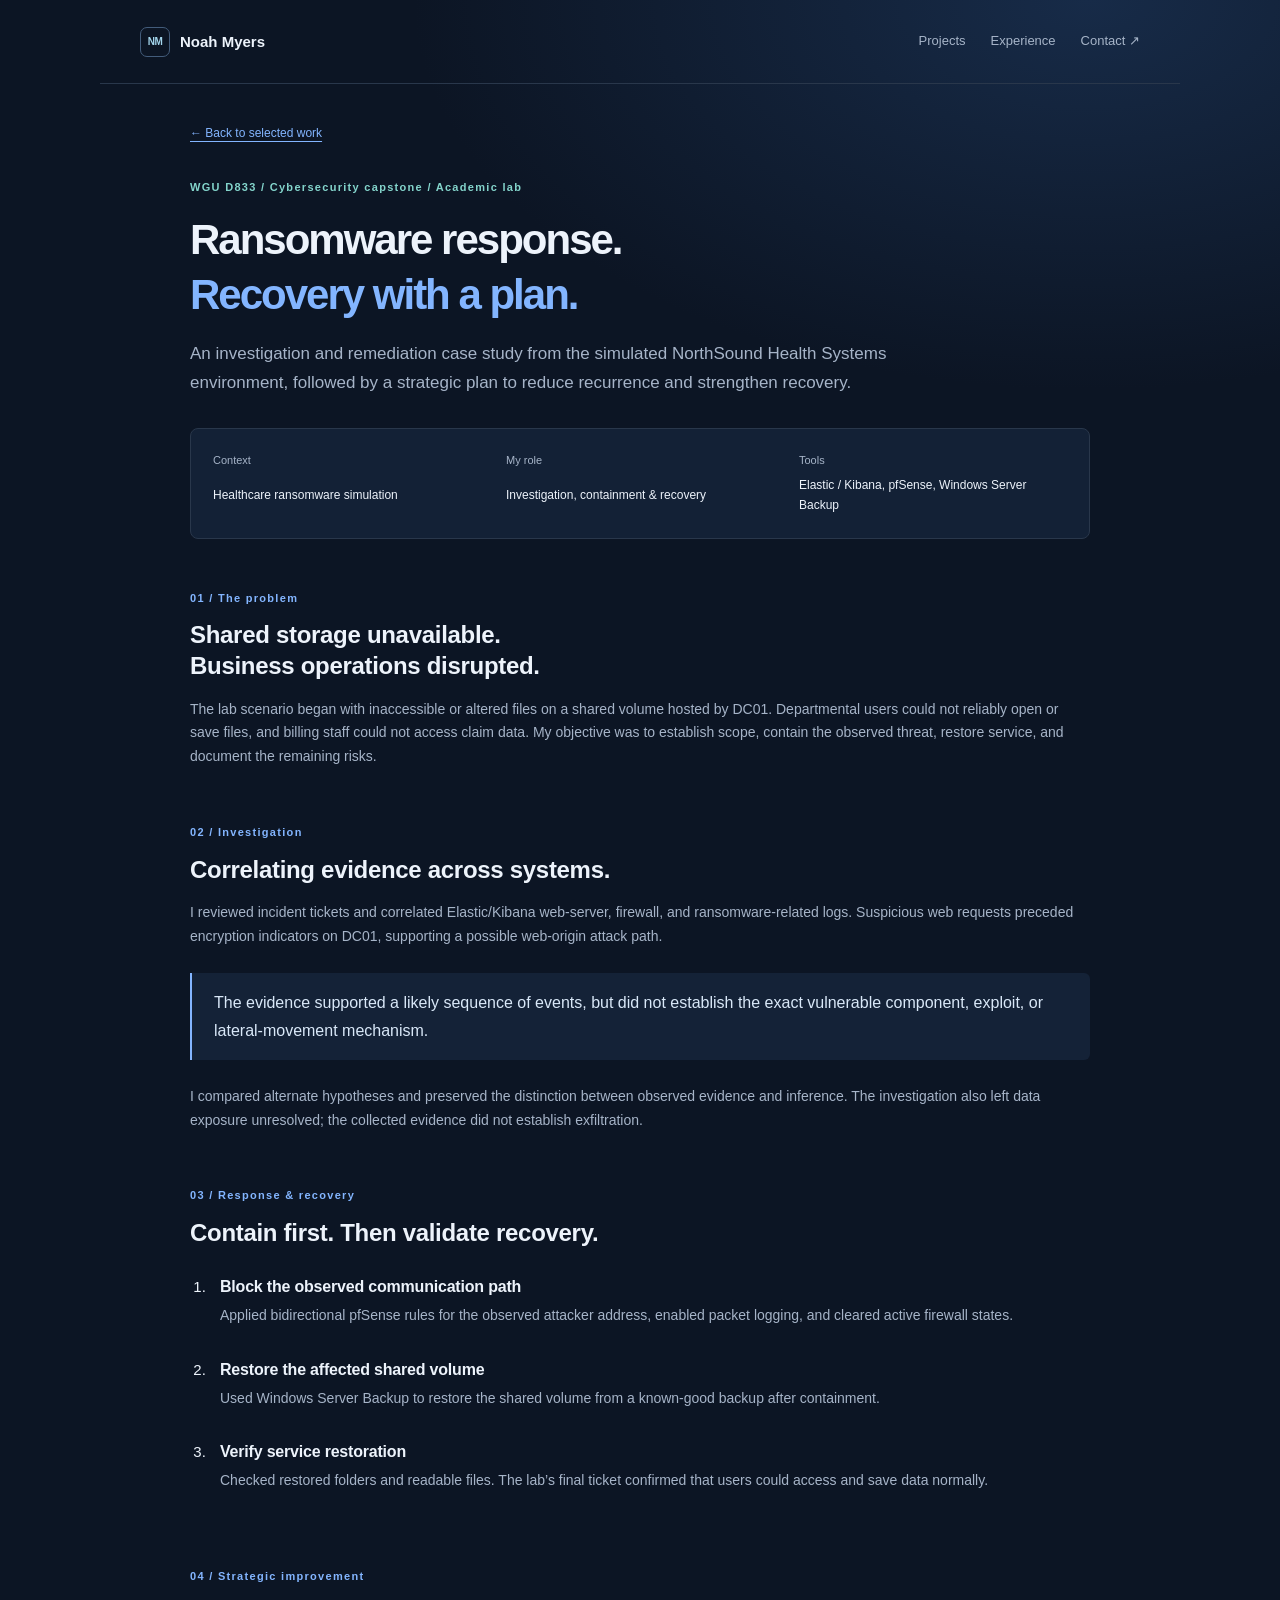
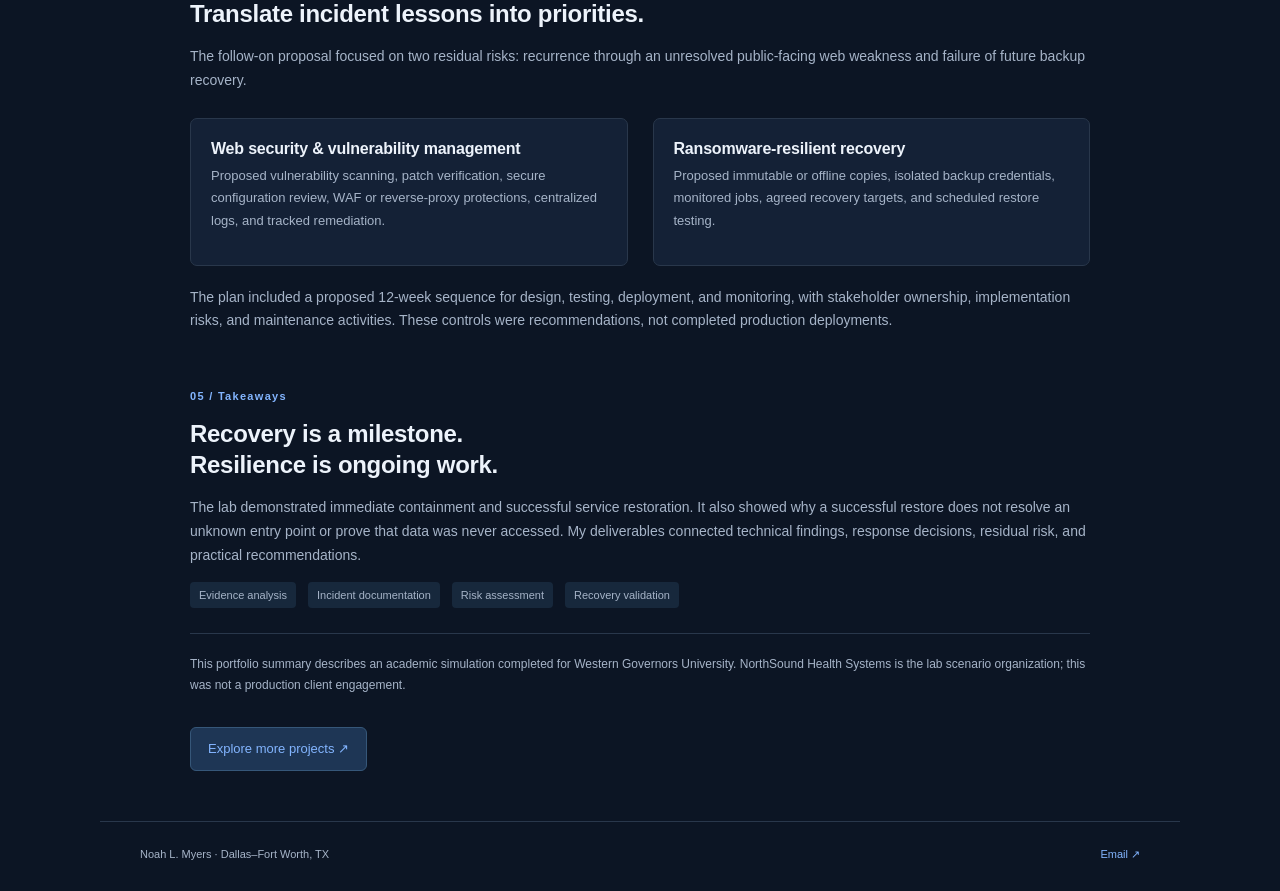
==== commit 360ed59a: "Blend dark blue portfolio styling with simplified content" ====
--- a/capstone.html
+++ b/capstone.html
@@ -1 +1 @@
-<!doctype html><html lang="en"><head><meta charset="utf-8"><meta name="viewport" content="width=device-width,initial-scale=1"><meta name="theme-color" content="#142c39"><meta name="description" content="Noah L. Myers — cybersecurity and AI security professional. Explore adversarial AI testing, security automation, and a WGU ransomware response capstone."><title>WGU Ransomware Response Capstone | Noah L. Myers</title><link rel="stylesheet" href="assets/style.css"></head><body><a class="skip" href="#main">Skip to content</a><header><nav class="wrap" aria-label="Main navigation"><a class="brand" href="index.html">Noah Myers</a><div class="navlinks"><a href="index.html#projects">Projects</a><a href="index.html#experience">Experience</a><a href="mailto:Noah2126212@gmail.com">Contact ↗</a></div></nav></header><main id="main" class="wrap case-page"><a class="back" href="index.html#projects">← Back to selected work</a><p class="eyebrow">WGU D833 / Cybersecurity capstone / Academic lab</p><h1>Ransomware response.<br><em>Recovery with a plan.</em></h1><p class="case-intro">An investigation and remediation case study from the simulated NorthSound Health Systems environment, followed by a strategic plan to reduce recurrence and strengthen recovery.</p><div class="case-summary"><div><span>Context</span><strong>Healthcare ransomware simulation</strong></div><div><span>My role</span><strong>Investigation, containment & recovery</strong></div><div><span>Tools</span><strong>Elastic / Kibana, pfSense, Windows Server Backup</strong></div></div><article class="case-body"><section><p class="eyebrow">01 / The problem</p><h2>Shared storage unavailable.<br>Business operations disrupted.</h2><p>The lab scenario began with inaccessible or altered files on a shared volume hosted by DC01. Departmental users could not reliably open or save files, and billing staff could not access claim data. My objective was to establish scope, contain the observed threat, restore service, and document the remaining risks.</p></section><section><p class="eyebrow">02 / Investigation</p><h2>Correlating evidence across systems.</h2><p>I reviewed incident tickets and correlated Elastic/Kibana web-server, firewall, and ransomware-related logs. Suspicious web requests preceded encryption indicators on DC01, supporting a possible web-origin attack path.</p><blockquote>The evidence supported a likely sequence of events, but did not establish the exact vulnerable component, exploit, or lateral-movement mechanism.</blockquote><p>I compared alternate hypotheses and preserved the distinction between observed evidence and inference. The investigation also left data exposure unresolved; the collected evidence did not establish exfiltration.</p></section><section><p class="eyebrow">03 / Response & recovery</p><h2>Contain first. Then validate recovery.</h2><ol class="steps"><li><h3>Block the observed communication path</h3><p>Applied bidirectional pfSense rules for the observed attacker address, enabled packet logging, and cleared active firewall states.</p></li><li><h3>Restore the affected shared volume</h3><p>Used Windows Server Backup to restore the shared volume from a known-good backup after containment.</p></li><li><h3>Verify service restoration</h3><p>Checked restored folders and readable files. The lab’s final ticket confirmed that users could access and save data normally.</p></li></ol></section><section><p class="eyebrow">04 / Strategic improvement</p><h2>Translate incident lessons into priorities.</h2><p>The follow-on proposal focused on two residual risks: recurrence through an unresolved public-facing web weakness and failure of future backup recovery.</p><div class="project-grid"><div class="project"><h3>Web security & vulnerability management</h3><p>Proposed vulnerability scanning, patch verification, secure configuration review, WAF or reverse-proxy protections, centralized logs, and tracked remediation.</p></div><div class="project"><h3>Ransomware-resilient recovery</h3><p>Proposed immutable or offline copies, isolated backup credentials, monitored jobs, agreed recovery targets, and scheduled restore testing.</p></div></div><p>The plan included a proposed 12-week sequence for design, testing, deployment, and monitoring, with stakeholder ownership, implementation risks, and maintenance activities. These controls were recommendations, not completed production deployments.</p></section><section><p class="eyebrow">05 / Takeaways</p><h2>Recovery is a milestone.<br>Resilience is ongoing work.</h2><p>The lab demonstrated immediate containment and successful service restoration. It also showed why a successful restore does not resolve an unknown entry point or prove that data was never accessed. My deliverables connected technical findings, response decisions, residual risk, and practical recommendations.</p><div class="tags"><span>Evidence analysis</span><span>Incident documentation</span><span>Risk assessment</span><span>Recovery validation</span></div><p class="case-note">This portfolio summary describes an academic simulation completed for Western Governors University. NorthSound Health Systems is the lab scenario organization; this was not a production client engagement.</p></section></article><a class="button" href="index.html#projects">Explore more projects ↗</a></main><footer class="wrap"><span>Noah L. Myers · Dallas–Fort Worth, TX</span><a href="mailto:Noah2126212@gmail.com">Email ↗</a></footer></body></html>+<!doctype html><html lang="en"><head><meta charset="utf-8"><meta name="viewport" content="width=device-width,initial-scale=1"><meta name="theme-color" content="#0c1524"><meta name="description" content="Noah L. Myers — cybersecurity and AI security professional. Explore adversarial AI testing, security automation, and a WGU ransomware response capstone."><title>WGU Ransomware Response Capstone | Noah L. Myers</title><link rel="stylesheet" href="assets/style.css"></head><body><a class="skip" href="#main">Skip to content</a><header><nav class="wrap" aria-label="Main navigation"><a class="brand" href="index.html"><span class="brand-mark" aria-hidden="true">NM</span>Noah Myers</a><div class="navlinks"><a href="index.html#projects">Projects</a><a href="index.html#experience">Experience</a><a href="mailto:Noah2126212@gmail.com">Contact ↗</a></div></nav></header><main id="main" class="wrap case-page"><a class="back" href="index.html#projects">← Back to selected work</a><p class="eyebrow">WGU D833 / Cybersecurity capstone / Academic lab</p><h1>Ransomware response.<br><em>Recovery with a plan.</em></h1><p class="case-intro">An investigation and remediation case study from the simulated NorthSound Health Systems environment, followed by a strategic plan to reduce recurrence and strengthen recovery.</p><div class="case-summary"><div><span>Context</span><strong>Healthcare ransomware simulation</strong></div><div><span>My role</span><strong>Investigation, containment & recovery</strong></div><div><span>Tools</span><strong>Elastic / Kibana, pfSense, Windows Server Backup</strong></div></div><article class="case-body"><section><p class="eyebrow">01 / The problem</p><h2>Shared storage unavailable.<br>Business operations disrupted.</h2><p>The lab scenario began with inaccessible or altered files on a shared volume hosted by DC01. Departmental users could not reliably open or save files, and billing staff could not access claim data. My objective was to establish scope, contain the observed threat, restore service, and document the remaining risks.</p></section><section><p class="eyebrow">02 / Investigation</p><h2>Correlating evidence across systems.</h2><p>I reviewed incident tickets and correlated Elastic/Kibana web-server, firewall, and ransomware-related logs. Suspicious web requests preceded encryption indicators on DC01, supporting a possible web-origin attack path.</p><blockquote>The evidence supported a likely sequence of events, but did not establish the exact vulnerable component, exploit, or lateral-movement mechanism.</blockquote><p>I compared alternate hypotheses and preserved the distinction between observed evidence and inference. The investigation also left data exposure unresolved; the collected evidence did not establish exfiltration.</p></section><section><p class="eyebrow">03 / Response & recovery</p><h2>Contain first. Then validate recovery.</h2><ol class="steps"><li><h3>Block the observed communication path</h3><p>Applied bidirectional pfSense rules for the observed attacker address, enabled packet logging, and cleared active firewall states.</p></li><li><h3>Restore the affected shared volume</h3><p>Used Windows Server Backup to restore the shared volume from a known-good backup after containment.</p></li><li><h3>Verify service restoration</h3><p>Checked restored folders and readable files. The lab’s final ticket confirmed that users could access and save data normally.</p></li></ol></section><section><p class="eyebrow">04 / Strategic improvement</p><h2>Translate incident lessons into priorities.</h2><p>The follow-on proposal focused on two residual risks: recurrence through an unresolved public-facing web weakness and failure of future backup recovery.</p><div class="project-grid"><div class="project"><h3>Web security & vulnerability management</h3><p>Proposed vulnerability scanning, patch verification, secure configuration review, WAF or reverse-proxy protections, centralized logs, and tracked remediation.</p></div><div class="project"><h3>Ransomware-resilient recovery</h3><p>Proposed immutable or offline copies, isolated backup credentials, monitored jobs, agreed recovery targets, and scheduled restore testing.</p></div></div><p>The plan included a proposed 12-week sequence for design, testing, deployment, and monitoring, with stakeholder ownership, implementation risks, and maintenance activities. These controls were recommendations, not completed production deployments.</p></section><section><p class="eyebrow">05 / Takeaways</p><h2>Recovery is a milestone.<br>Resilience is ongoing work.</h2><p>The lab demonstrated immediate containment and successful service restoration. It also showed why a successful restore does not resolve an unknown entry point or prove that data was never accessed. My deliverables connected technical findings, response decisions, residual risk, and practical recommendations.</p><div class="tags"><span>Evidence analysis</span><span>Incident documentation</span><span>Risk assessment</span><span>Recovery validation</span></div><p class="case-note">This portfolio summary describes an academic simulation completed for Western Governors University. NorthSound Health Systems is the lab scenario organization; this was not a production client engagement.</p></section></article><a class="button" href="index.html#projects">Explore more projects ↗</a></main><footer class="wrap"><span>Noah L. Myers · Dallas–Fort Worth, TX</span><a href="mailto:Noah2126212@gmail.com">Email ↗</a></footer></body></html>
--- a/assets/style.css
+++ b/assets/style.css
@@ -1 +1,12 @@
-:root{--ink:#252930;--muted:#646c77;--blue:#365c8d;--line:#e7e9ed}*{box-sizing:border-box}html{scroll-behavior:smooth;scroll-padding-top:24px}body{margin:0;background:#fff;color:var(--ink);font-family:-apple-system,BlinkMacSystemFont,"Segoe UI",sans-serif;font-size:15px;line-height:1.7;-webkit-font-smoothing:antialiased}a{color:var(--blue);text-underline-offset:4px}a:hover{text-decoration:underline}a:focus-visible{outline:2px solid var(--blue);outline-offset:6px}h1,h2,h3,p{margin-top:0}h1,h2,h3{line-height:1.3}h1{font-size:48px;letter-spacing:-1.8px;font-weight:650;margin-bottom:16px}h2{font-size:18px;letter-spacing:-.3px;font-weight:650;margin-bottom:23px}h3{font-size:16px;letter-spacing:-.2px;font-weight:600;margin-bottom:6px}.wrap{width:100%;max-width:880px;padding-left:40px;padding-right:40px;margin:auto}header nav{display:flex;align-items:center;justify-content:space-between;gap:25px;min-height:90px;border-bottom:1px solid var(--line)}.brand{font-size:15px;font-weight:650;color:var(--ink);text-decoration:none}.navlinks{display:flex;gap:25px;font-size:12px}.navlinks a{color:var(--muted);text-decoration:none}.navlinks a:hover{color:var(--blue)}.skip{position:absolute;top:-80px;left:10px;padding:10px;background:white}.skip:focus{top:10px}.intro-section{padding:65px 0 0}.eyebrow{font-size:11px;color:var(--blue);font-weight:600;letter-spacing:.8px;margin-bottom:16px}.lead{font-size:25px;letter-spacing:-.45px;line-height:1.5;margin-bottom:20px}.summary{max-width:620px;color:var(--muted);font-size:15px}.social-links{display:flex;gap:22px;margin-top:24px;font-size:13px}.social-links a{text-decoration:none}.resume-row{display:flex;flex-wrap:wrap;gap:12px 22px;align-items:center;padding:19px 0;border-top:1px solid var(--line);border-bottom:1px solid var(--line);margin-top:35px;font-size:12px}.resume-row>span{color:var(--muted);margin-right:auto}.resume-row a{text-decoration:none}.section{padding-top:43px}.project-row{display:flex;justify-content:space-between;gap:24px;padding:22px 0;border-bottom:1px solid var(--line);text-decoration:none;color:var(--ink)}.project-row:first-of-type{padding-top:0}.project-row:hover{text-decoration:none}.project-row:hover h3{color:var(--blue);text-decoration:underline;text-underline-offset:4px}.project-row p{max-width:650px;font-size:14px;line-height:1.65;color:var(--muted);margin-bottom:8px}.meta{font-size:11px;color:var(--muted)}.arrow{color:var(--blue);font-size:20px}.experience-row{display:grid;grid-template-columns:1fr auto;gap:0 22px;border-bottom:1px solid var(--line);padding:19px 0}.experience-row:first-of-type{padding-top:0}.experience-row h3{font-size:15px;margin-bottom:3px}.experience-row p{font-size:13px;margin-bottom:0;color:var(--muted)}.experience-row>span{font-size:11px;color:var(--muted);padding-top:3px}.experience-row .experience-detail{grid-column:1/-1;margin-top:9px;max-width:670px}.background{padding-bottom:45px}dl{margin:0}dl>div{display:grid;grid-template-columns:125px 1fr;gap:20px;margin-bottom:18px;font-size:13px}dt{font-weight:600}dd{margin:0;color:var(--muted)}footer{display:flex;justify-content:space-between;gap:20px;align-items:center;padding-top:25px!important;padding-bottom:35px!important;border-top:1px solid var(--line);font-size:11px;color:var(--muted)}footer a{text-decoration:none}.case-page{padding-top:35px;padding-bottom:50px}.back{display:inline-block;font-size:12px;margin-bottom:35px}.case-page h1{font-size:40px}.case-page em{font-style:normal;color:var(--blue)}.case-intro{font-size:17px;color:var(--muted);max-width:740px}.case-summary{display:grid;grid-template-columns:repeat(3,1fr);gap:25px;border-top:1px solid var(--line);border-bottom:1px solid var(--line);padding:20px 0;margin:30px 0}.case-summary div{display:grid;gap:5px}.case-summary span{font-size:11px;color:var(--muted)}.case-summary strong{font-size:12px;font-weight:500}.case-body section{padding:20px 0}.case-body h2{font-size:24px;margin-bottom:16px}.case-body p{font-size:14px;color:var(--muted)}.case-body .eyebrow{font-size:11px;color:var(--blue);margin-bottom:12px}blockquote{margin:25px 0;padding:4px 20px;border-left:2px solid var(--blue);font-size:16px;line-height:1.7}.steps{padding-left:20px}.steps li{padding:10px 0 5px 10px}.steps h3{font-size:16px}.project-grid{display:grid;grid-template-columns:1fr 1fr;gap:25px;margin-top:25px}.project{border-top:1px solid var(--line);padding-top:20px}.tags{display:flex;flex-wrap:wrap;gap:12px;font-size:11px;color:var(--muted)}.case-note{font-size:12px!important;border-top:1px solid var(--line);padding-top:20px;margin-top:25px}.button{display:inline-block;text-decoration:none;font-size:13px}.case-body .project p{font-size:13px}@media(max-width:600px){.wrap{padding-left:24px;padding-right:24px}header nav{min-height:78px;gap:15px}.navlinks{gap:16px;font-size:11px}.brand{font-size:14px}.intro-section{padding-top:42px}h1{font-size:39px}.lead{font-size:22px}.summary{font-size:14px}.resume-row{gap:12px 20px}.resume-row>span{width:100%}.section{padding-top:35px}.experience-row{grid-template-columns:1fr;gap:5px}.experience-row>span{grid-row:2}.experience-row .experience-detail{margin-top:3px}dl>div{grid-template-columns:1fr;gap:3px;margin-bottom:20px}.case-page h1{font-size:34px}.case-summary,.project-grid{grid-template-columns:1fr;gap:18px}.case-body h2{font-size:23px}.case-intro{font-size:16px}footer{font-size:10px}}@media(prefers-reduced-motion:reduce){html{scroll-behavior:auto}}@media print{header,footer,.social-links,.resume-row,.back{display:none}.intro-section,.section{padding-top:20px}body{font-size:12px}}
+:root{--ink:#252930;--muted:#646c77;--blue:#365c8d;--line:#e7e9ed}*{box-sizing:border-box}html{scroll-behavior:smooth;scroll-padding-top:24px}body{margin:0;background:#fff;color:var(--ink);font-family:-apple-system,BlinkMacSystemFont,"Segoe UI",sans-serif;font-size:15px;line-height:1.7;-webkit-font-smoothing:antialiased}a{color:var(--blue);text-underline-offset:4px}a:hover{text-decoration:underline}a:focus-visible{outline:2px solid var(--blue);outline-offset:6px}h1,h2,h3,p{margin-top:0}h1,h2,h3{line-height:1.3}h1{font-size:48px;letter-spacing:-1.8px;font-weight:650;margin-bottom:16px}h2{font-size:18px;letter-spacing:-.3px;font-weight:650;margin-bottom:23px}h3{font-size:16px;letter-spacing:-.2px;font-weight:600;margin-bottom:6px}.wrap{width:100%;max-width:880px;padding-left:40px;padding-right:40px;margin:auto}header nav{display:flex;align-items:center;justify-content:space-between;gap:25px;min-height:90px;border-bottom:1px solid var(--line)}.brand{font-size:15px;font-weight:650;color:var(--ink);text-decoration:none}.navlinks{display:flex;gap:25px;font-size:12px}.navlinks a{color:var(--muted);text-decoration:none}.navlinks a:hover{color:var(--blue)}.skip{position:absolute;top:-80px;left:10px;padding:10px;background:white}.skip:focus{top:10px}.intro-section{padding:65px 0 0}.eyebrow{font-size:11px;color:var(--blue);font-weight:600;letter-spacing:.8px;margin-bottom:16px}.lead{font-size:25px;letter-spacing:-.45px;line-height:1.5;margin-bottom:20px}.summary{max-width:620px;color:var(--muted);font-size:15px}.social-links{display:flex;gap:22px;margin-top:24px;font-size:13px}.social-links a{text-decoration:none}.resume-row{display:flex;flex-wrap:wrap;gap:12px 22px;align-items:center;padding:19px 0;border-top:1px solid var(--line);border-bottom:1px solid var(--line);margin-top:35px;font-size:12px}.resume-row>span{color:var(--muted);margin-right:auto}.resume-row a{text-decoration:none}.section{padding-top:43px}.project-row{display:flex;justify-content:space-between;gap:24px;padding:22px 0;border-bottom:1px solid var(--line);text-decoration:none;color:var(--ink)}.project-row:first-of-type{padding-top:0}.project-row:hover{text-decoration:none}.project-row:hover h3{color:var(--blue);text-decoration:underline;text-underline-offset:4px}.project-row p{max-width:650px;font-size:14px;line-height:1.65;color:var(--muted);margin-bottom:8px}.meta{font-size:11px;color:var(--muted)}.arrow{color:var(--blue);font-size:20px}.experience-row{display:grid;grid-template-columns:1fr auto;gap:0 22px;border-bottom:1px solid var(--line);padding:19px 0}.experience-row:first-of-type{padding-top:0}.experience-row h3{font-size:15px;margin-bottom:3px}.experience-row p{font-size:13px;margin-bottom:0;color:var(--muted)}.experience-row>span{font-size:11px;color:var(--muted);padding-top:3px}.experience-row .experience-detail{grid-column:1/-1;margin-top:9px;max-width:670px}.background{padding-bottom:45px}dl{margin:0}dl>div{display:grid;grid-template-columns:125px 1fr;gap:20px;margin-bottom:18px;font-size:13px}dt{font-weight:600}dd{margin:0;color:var(--muted)}footer{display:flex;justify-content:space-between;gap:20px;align-items:center;padding-top:25px!important;padding-bottom:35px!important;border-top:1px solid var(--line);font-size:11px;color:var(--muted)}footer a{text-decoration:none}.case-page{padding-top:35px;padding-bottom:50px}.back{display:inline-block;font-size:12px;margin-bottom:35px}.case-page h1{font-size:40px}.case-page em{font-style:normal;color:var(--blue)}.case-intro{font-size:17px;color:var(--muted);max-width:740px}.case-summary{display:grid;grid-template-columns:repeat(3,1fr);gap:25px;border-top:1px solid var(--line);border-bottom:1px solid var(--line);padding:20px 0;margin:30px 0}.case-summary div{display:grid;gap:5px}.case-summary span{font-size:11px;color:var(--muted)}.case-summary strong{font-size:12px;font-weight:500}.case-body section{padding:20px 0}.case-body h2{font-size:24px;margin-bottom:16px}.case-body p{font-size:14px;color:var(--muted)}.case-body .eyebrow{font-size:11px;color:var(--blue);margin-bottom:12px}blockquote{margin:25px 0;padding:4px 20px;border-left:2px solid var(--blue);font-size:16px;line-height:1.7}.steps{padding-left:20px}.steps li{padding:10px 0 5px 10px}.steps h3{font-size:16px}.project-grid{display:grid;grid-template-columns:1fr 1fr;gap:25px;margin-top:25px}.project{border-top:1px solid var(--line);padding-top:20px}.tags{display:flex;flex-wrap:wrap;gap:12px;font-size:11px;color:var(--muted)}.case-note{font-size:12px!important;border-top:1px solid var(--line);padding-top:20px;margin-top:25px}.button{display:inline-block;text-decoration:none;font-size:13px}.case-body .project p{font-size:13px}@media(max-width:600px){.wrap{padding-left:24px;padding-right:24px}header nav{min-height:78px;gap:15px}.navlinks{gap:16px;font-size:11px}.brand{font-size:14px}.intro-section{padding-top:42px}h1{font-size:39px}.lead{font-size:22px}.summary{font-size:14px}.resume-row{gap:12px 20px}.resume-row>span{width:100%}.section{padding-top:35px}.experience-row{grid-template-columns:1fr;gap:5px}.experience-row>span{grid-row:2}.experience-row .experience-detail{margin-top:3px}dl>div{grid-template-columns:1fr;gap:3px;margin-bottom:20px}.case-page h1{font-size:34px}.case-summary,.project-grid{grid-template-columns:1fr;gap:18px}.case-body h2{font-size:23px}.case-intro{font-size:16px}footer{font-size:10px}}@media(prefers-reduced-motion:reduce){html{scroll-behavior:auto}}
+/* Dark, restrained palette with blue and teal accents. */
+:root{--ink:#edf3fb;--muted:#a6b4c8;--blue:#83b5ff;--line:#29374b}
+body{background:#0c1524;background-image:radial-gradient(ellipse 900px 520px at 85% 0%,#172b48 0%,transparent 75%);background-repeat:no-repeat}
+.wrap{max-width:1080px}.brand{display:flex;align-items:center;gap:10px}.brand-mark{display:grid;place-items:center;width:30px;height:30px;border:1px solid #435c7b;border-radius:7px;font-size:10px;color:#a4d6ed;letter-spacing:-.5px}
+header nav{min-height:84px}.navlinks{font-size:13px}.navlinks a:hover{color:#edf3fb}.skip{background:#142237;color:white;z-index:2}
+.intro-section{padding-top:66px}.eyebrow{color:#84d5cc;letter-spacing:1.3px}h1{font-size:54px;margin-bottom:18px;letter-spacing:-2px}.name-dot{color:#83b5ff}.lead{font-size:32px;line-height:1.35;font-weight:500;letter-spacing:-.9px}.accent-text{color:#83b5ff}.summary{max-width:620px}.social-links a{font-size:13px}.resume-row{margin-top:32px;padding:18px 22px;background:#132136;border:1px solid #2b405a;border-radius:8px}.resume-row a{font-weight:500}.section{padding-top:44px}h2{font-size:20px}#projects>h2,#experience>h2,#skills>h2{display:flex;align-items:center;gap:12px}#projects>h2:before,#experience>h2:before,#skills>h2:before{content:"";width:4px;height:17px;border-radius:3px;background:#77b5ff}
+.project-cards{display:grid;grid-template-columns:repeat(3,1fr);gap:16px}.project-row,.project-row:first-of-type{display:block;position:relative;padding:25px 23px 23px;border:1px solid #2c405b;border-top:2px solid #74bbd2;border-radius:8px;background:linear-gradient(135deg,#192b42,#142136)}.project-row:nth-child(2){border-top-color:#829fe8}.project-row:nth-child(3){border-top-color:#70bbae}.project-row:hover{background:#1b2e48;border-color:#6488b6}.project-row h3{font-size:18px;line-height:1.4;min-height:50px;margin:15px 0 12px}.project-row:hover h3{text-decoration:none;color:#b5d5ff}.project-row p{font-size:13px;margin-bottom:20px}.project-label{font-size:9px;letter-spacing:1px;color:#aec8e8;display:block;padding-right:18px}.project-row .arrow{position:absolute;right:19px;top:19px;font-size:19px}.project-row>div{display:flex;flex-direction:column;height:100%}.project-row .meta{margin-top:auto;font-size:10px;color:#a2b7ce}
+.experience-row{grid-template-columns:1fr auto;padding:20px 0}.experience-row h3{font-size:16px}.experience-row .experience-detail{max-width:790px}.background{padding-bottom:48px}dl>div{grid-template-columns:135px 1fr}.case-page{max-width:980px}.case-page h1{font-size:42px}.case-summary{padding:22px;background:#132136;border:1px solid var(--line);border-radius:8px}blockquote{color:#d9e8f8;background:#142237;padding:16px 22px;border-radius:0 6px 6px 0}.case-body .project{padding:20px;border:1px solid var(--line);background:#142136;border-radius:7px}.case-body .project-grid{margin-bottom:20px}.tags span{padding:4px 9px;background:#17283c;border-radius:4px}.case-page>.button{padding:10px 17px;background:#1e3655;border:1px solid #365779;border-radius:6px}footer{padding-top:23px!important;padding-bottom:27px!important}
+@media(max-width:800px){.project-cards{grid-template-columns:1fr}.project-row,.project-row:first-of-type{padding:22px}.project-row h3{min-height:0;margin-top:10px}.project-row p{margin-bottom:14px;max-width:100%}.intro-section{padding-top:44px}h1{font-size:46px}.lead{font-size:29px}}
+@media(max-width:600px){.wrap{padding-left:24px;padding-right:24px}.brand{font-size:13px;gap:7px}.brand-mark{width:25px;height:25px;font-size:9px}.navlinks{font-size:11px;gap:13px}header nav{gap:10px}.intro-section{padding-top:38px}h1{font-size:40px}.lead{font-size:27px}.resume-row{padding:16px 18px;gap:12px 18px}.resume-row>span{font-size:11px}.resume-row a{font-size:12px}.experience-row{grid-template-columns:1fr}dl>div{grid-template-columns:1fr;gap:4px}.case-page h1{font-size:34px}.section{padding-top:35px}.case-summary{padding:18px}.summary{font-size:14px}}
+@media print{header,footer,.social-links,.resume-row,.back{display:none}body{background:white;color:#222;font-size:12px;--ink:#222;--muted:#555;--blue:#254a78;--line:#ccc}.intro-section,.section{padding-top:20px}.project-cards{grid-template-columns:1fr}.project-row,.project-row:first-of-type,.case-summary,.case-body .project,blockquote{background:white;color:#222}.project-label,.project-row .meta{color:#555}.tags span{background:#eee}}
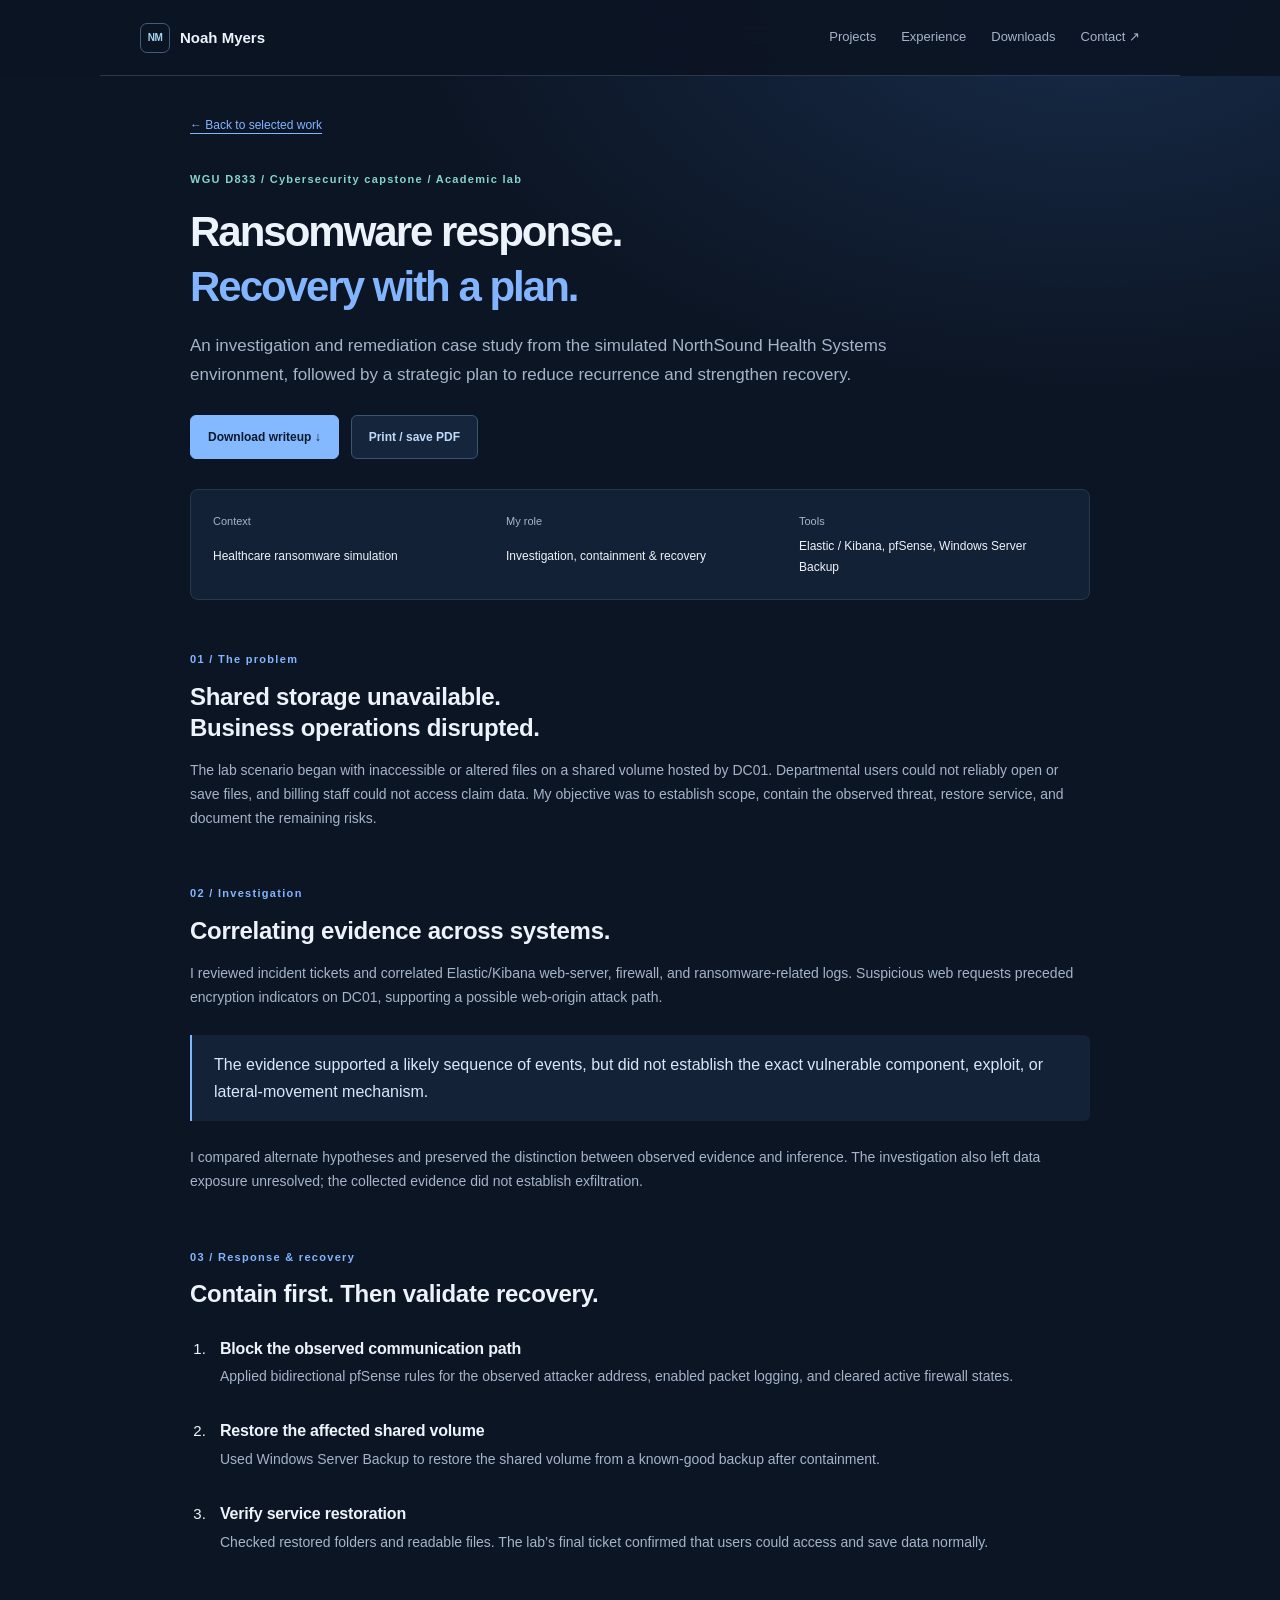
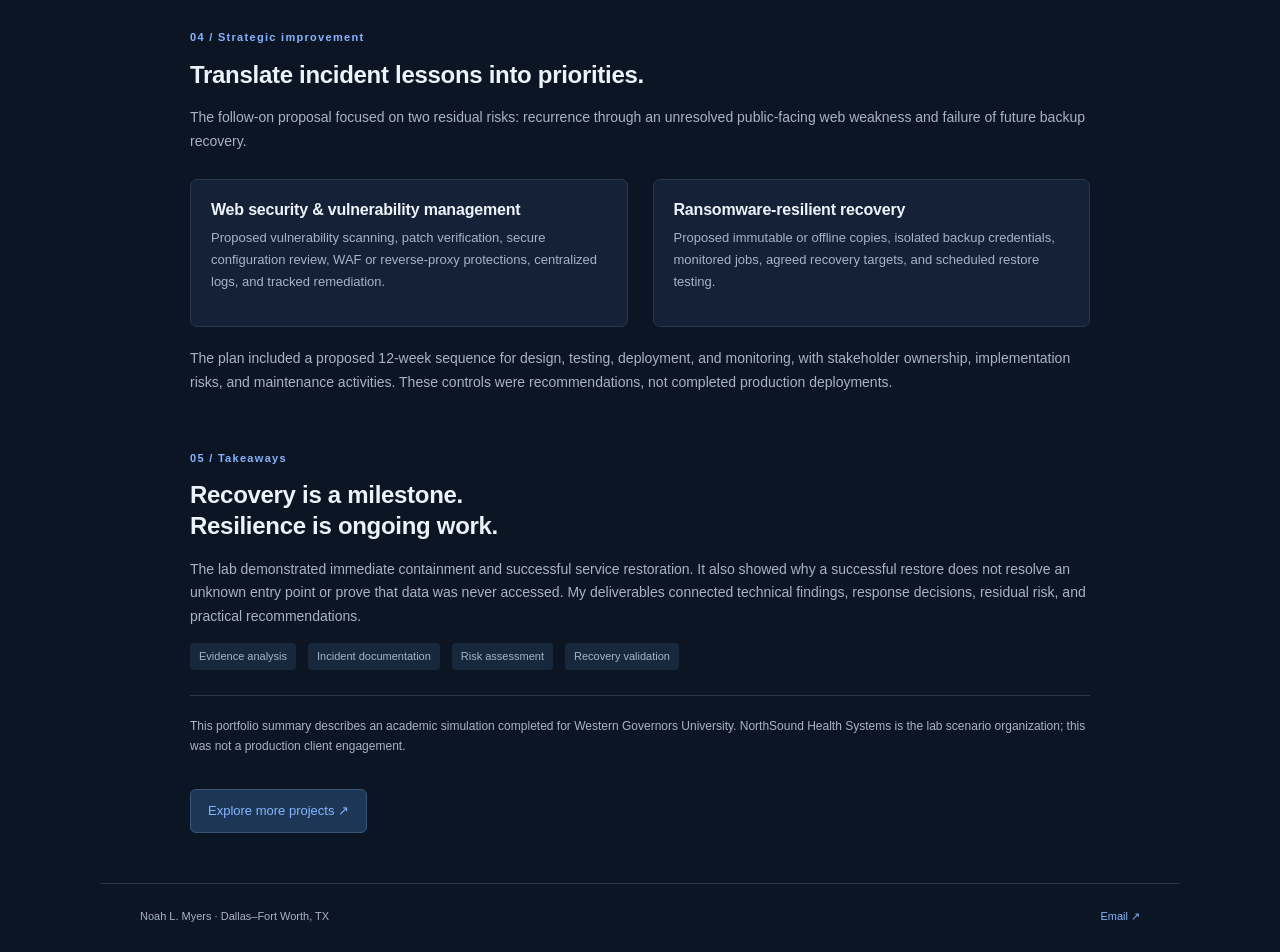
==== commit d1eaf420: "Add portfolio animations, resume downloads, and project writeups" ====
--- a/capstone.html
+++ b/capstone.html
@@ -1 +1 @@
-<!doctype html><html lang="en"><head><meta charset="utf-8"><meta name="viewport" content="width=device-width,initial-scale=1"><meta name="theme-color" content="#0c1524"><meta name="description" content="Noah L. Myers — cybersecurity and AI security professional. Explore adversarial AI testing, security automation, and a WGU ransomware response capstone."><title>WGU Ransomware Response Capstone | Noah L. Myers</title><link rel="stylesheet" href="assets/style.css"></head><body><a class="skip" href="#main">Skip to content</a><header><nav class="wrap" aria-label="Main navigation"><a class="brand" href="index.html"><span class="brand-mark" aria-hidden="true">NM</span>Noah Myers</a><div class="navlinks"><a href="index.html#projects">Projects</a><a href="index.html#experience">Experience</a><a href="mailto:Noah2126212@gmail.com">Contact ↗</a></div></nav></header><main id="main" class="wrap case-page"><a class="back" href="index.html#projects">← Back to selected work</a><p class="eyebrow">WGU D833 / Cybersecurity capstone / Academic lab</p><h1>Ransomware response.<br><em>Recovery with a plan.</em></h1><p class="case-intro">An investigation and remediation case study from the simulated NorthSound Health Systems environment, followed by a strategic plan to reduce recurrence and strengthen recovery.</p><div class="case-summary"><div><span>Context</span><strong>Healthcare ransomware simulation</strong></div><div><span>My role</span><strong>Investigation, containment & recovery</strong></div><div><span>Tools</span><strong>Elastic / Kibana, pfSense, Windows Server Backup</strong></div></div><article class="case-body"><section><p class="eyebrow">01 / The problem</p><h2>Shared storage unavailable.<br>Business operations disrupted.</h2><p>The lab scenario began with inaccessible or altered files on a shared volume hosted by DC01. Departmental users could not reliably open or save files, and billing staff could not access claim data. My objective was to establish scope, contain the observed threat, restore service, and document the remaining risks.</p></section><section><p class="eyebrow">02 / Investigation</p><h2>Correlating evidence across systems.</h2><p>I reviewed incident tickets and correlated Elastic/Kibana web-server, firewall, and ransomware-related logs. Suspicious web requests preceded encryption indicators on DC01, supporting a possible web-origin attack path.</p><blockquote>The evidence supported a likely sequence of events, but did not establish the exact vulnerable component, exploit, or lateral-movement mechanism.</blockquote><p>I compared alternate hypotheses and preserved the distinction between observed evidence and inference. The investigation also left data exposure unresolved; the collected evidence did not establish exfiltration.</p></section><section><p class="eyebrow">03 / Response & recovery</p><h2>Contain first. Then validate recovery.</h2><ol class="steps"><li><h3>Block the observed communication path</h3><p>Applied bidirectional pfSense rules for the observed attacker address, enabled packet logging, and cleared active firewall states.</p></li><li><h3>Restore the affected shared volume</h3><p>Used Windows Server Backup to restore the shared volume from a known-good backup after containment.</p></li><li><h3>Verify service restoration</h3><p>Checked restored folders and readable files. The lab’s final ticket confirmed that users could access and save data normally.</p></li></ol></section><section><p class="eyebrow">04 / Strategic improvement</p><h2>Translate incident lessons into priorities.</h2><p>The follow-on proposal focused on two residual risks: recurrence through an unresolved public-facing web weakness and failure of future backup recovery.</p><div class="project-grid"><div class="project"><h3>Web security & vulnerability management</h3><p>Proposed vulnerability scanning, patch verification, secure configuration review, WAF or reverse-proxy protections, centralized logs, and tracked remediation.</p></div><div class="project"><h3>Ransomware-resilient recovery</h3><p>Proposed immutable or offline copies, isolated backup credentials, monitored jobs, agreed recovery targets, and scheduled restore testing.</p></div></div><p>The plan included a proposed 12-week sequence for design, testing, deployment, and monitoring, with stakeholder ownership, implementation risks, and maintenance activities. These controls were recommendations, not completed production deployments.</p></section><section><p class="eyebrow">05 / Takeaways</p><h2>Recovery is a milestone.<br>Resilience is ongoing work.</h2><p>The lab demonstrated immediate containment and successful service restoration. It also showed why a successful restore does not resolve an unknown entry point or prove that data was never accessed. My deliverables connected technical findings, response decisions, residual risk, and practical recommendations.</p><div class="tags"><span>Evidence analysis</span><span>Incident documentation</span><span>Risk assessment</span><span>Recovery validation</span></div><p class="case-note">This portfolio summary describes an academic simulation completed for Western Governors University. NorthSound Health Systems is the lab scenario organization; this was not a production client engagement.</p></section></article><a class="button" href="index.html#projects">Explore more projects ↗</a></main><footer class="wrap"><span>Noah L. Myers · Dallas–Fort Worth, TX</span><a href="mailto:Noah2126212@gmail.com">Email ↗</a></footer></body></html>+<!doctype html><html lang="en"><head><meta charset="utf-8"><meta name="viewport" content="width=device-width,initial-scale=1"><meta name="theme-color" content="#0c1524"><meta name="description" content="Noah L. Myers — cybersecurity and AI security professional. Explore adversarial AI testing, security automation, and a WGU ransomware response capstone."><title>WGU Ransomware Response Capstone | Noah L. Myers</title><link rel="stylesheet" href="assets/style.css"></head><body><a class="skip" href="#main">Skip to content</a><header><nav class="wrap" aria-label="Main navigation"><a class="brand" href="index.html"><span class="brand-mark" aria-hidden="true">NM</span>Noah Myers</a><div class="navlinks"><a href="index.html#projects">Projects</a><a href="index.html#experience">Experience</a><a href="index.html#downloads">Downloads</a><a href="mailto:Noah2126212@gmail.com">Contact ↗</a></div></nav></header><main id="main" class="wrap case-page"><a class="back" href="index.html#projects">← Back to selected work</a><p class="eyebrow">WGU D833 / Cybersecurity capstone / Academic lab</p><h1>Ransomware response.<br><em>Recovery with a plan.</em></h1><p class="case-intro">An investigation and remediation case study from the simulated NorthSound Health Systems environment, followed by a strategic plan to reduce recurrence and strengthen recovery.</p><div class="case-actions"><a class="primary-action" href="assets/wgu-capstone-writeup.txt" download>Download writeup ↓</a><button class="print-button" type="button">Print / save PDF</button></div><div class="case-summary"><div><span>Context</span><strong>Healthcare ransomware simulation</strong></div><div><span>My role</span><strong>Investigation, containment & recovery</strong></div><div><span>Tools</span><strong>Elastic / Kibana, pfSense, Windows Server Backup</strong></div></div><article class="case-body"><section><p class="eyebrow">01 / The problem</p><h2>Shared storage unavailable.<br>Business operations disrupted.</h2><p>The lab scenario began with inaccessible or altered files on a shared volume hosted by DC01. Departmental users could not reliably open or save files, and billing staff could not access claim data. My objective was to establish scope, contain the observed threat, restore service, and document the remaining risks.</p></section><section><p class="eyebrow">02 / Investigation</p><h2>Correlating evidence across systems.</h2><p>I reviewed incident tickets and correlated Elastic/Kibana web-server, firewall, and ransomware-related logs. Suspicious web requests preceded encryption indicators on DC01, supporting a possible web-origin attack path.</p><blockquote>The evidence supported a likely sequence of events, but did not establish the exact vulnerable component, exploit, or lateral-movement mechanism.</blockquote><p>I compared alternate hypotheses and preserved the distinction between observed evidence and inference. The investigation also left data exposure unresolved; the collected evidence did not establish exfiltration.</p></section><section><p class="eyebrow">03 / Response & recovery</p><h2>Contain first. Then validate recovery.</h2><ol class="steps"><li><h3>Block the observed communication path</h3><p>Applied bidirectional pfSense rules for the observed attacker address, enabled packet logging, and cleared active firewall states.</p></li><li><h3>Restore the affected shared volume</h3><p>Used Windows Server Backup to restore the shared volume from a known-good backup after containment.</p></li><li><h3>Verify service restoration</h3><p>Checked restored folders and readable files. The lab’s final ticket confirmed that users could access and save data normally.</p></li></ol></section><section><p class="eyebrow">04 / Strategic improvement</p><h2>Translate incident lessons into priorities.</h2><p>The follow-on proposal focused on two residual risks: recurrence through an unresolved public-facing web weakness and failure of future backup recovery.</p><div class="project-grid"><div class="project"><h3>Web security & vulnerability management</h3><p>Proposed vulnerability scanning, patch verification, secure configuration review, WAF or reverse-proxy protections, centralized logs, and tracked remediation.</p></div><div class="project"><h3>Ransomware-resilient recovery</h3><p>Proposed immutable or offline copies, isolated backup credentials, monitored jobs, agreed recovery targets, and scheduled restore testing.</p></div></div><p>The plan included a proposed 12-week sequence for design, testing, deployment, and monitoring, with stakeholder ownership, implementation risks, and maintenance activities. These controls were recommendations, not completed production deployments.</p></section><section><p class="eyebrow">05 / Takeaways</p><h2>Recovery is a milestone.<br>Resilience is ongoing work.</h2><p>The lab demonstrated immediate containment and successful service restoration. It also showed why a successful restore does not resolve an unknown entry point or prove that data was never accessed. My deliverables connected technical findings, response decisions, residual risk, and practical recommendations.</p><div class="tags"><span>Evidence analysis</span><span>Incident documentation</span><span>Risk assessment</span><span>Recovery validation</span></div><p class="case-note">This portfolio summary describes an academic simulation completed for Western Governors University. NorthSound Health Systems is the lab scenario organization; this was not a production client engagement.</p></section></article><a class="button" href="index.html#projects">Explore more projects ↗</a></main><footer class="wrap"><span>Noah L. Myers · Dallas–Fort Worth, TX</span><a href="mailto:Noah2126212@gmail.com">Email ↗</a></footer><a class="back-top" href="#main" aria-label="Back to top">↑</a><script src="assets/site.js" defer></script></body></html>
--- a/assets/style.css
+++ b/assets/style.css
@@ -10,3 +10,9 @@
 @media(max-width:800px){.project-cards{grid-template-columns:1fr}.project-row,.project-row:first-of-type{padding:22px}.project-row h3{min-height:0;margin-top:10px}.project-row p{margin-bottom:14px;max-width:100%}.intro-section{padding-top:44px}h1{font-size:46px}.lead{font-size:29px}}
 @media(max-width:600px){.wrap{padding-left:24px;padding-right:24px}.brand{font-size:13px;gap:7px}.brand-mark{width:25px;height:25px;font-size:9px}.navlinks{font-size:11px;gap:13px}header nav{gap:10px}.intro-section{padding-top:38px}h1{font-size:40px}.lead{font-size:27px}.resume-row{padding:16px 18px;gap:12px 18px}.resume-row>span{font-size:11px}.resume-row a{font-size:12px}.experience-row{grid-template-columns:1fr}dl>div{grid-template-columns:1fr;gap:4px}.case-page h1{font-size:34px}.section{padding-top:35px}.case-summary{padding:18px}.summary{font-size:14px}}
 @media print{header,footer,.social-links,.resume-row,.back{display:none}body{background:white;color:#222;font-size:12px;--ink:#222;--muted:#555;--blue:#254a78;--line:#ccc}.intro-section,.section{padding-top:20px}.project-cards{grid-template-columns:1fr}.project-row,.project-row:first-of-type,.case-summary,.case-body .project,blockquote{background:white;color:#222}.project-label,.project-row .meta{color:#555}.tags span{background:#eee}}
+/* Motion and useful project resources. */
+html{scroll-padding-top:110px}header{position:sticky;top:0;z-index:10;background:rgba(12,21,36,.94);backdrop-filter:blur(16px)}header nav{min-height:76px}.hero-actions,.case-actions{display:flex;flex-wrap:wrap;align-items:center;gap:12px;margin:25px 0}.primary-action,.secondary-action,.print-button{display:inline-flex;align-items:center;justify-content:center;gap:22px;padding:11px 17px;border-radius:6px;border:1px solid #385575;font:inherit;font-size:12px;font-weight:600;text-decoration:none;cursor:pointer}.primary-action{background:#84b9ff;border-color:#84b9ff;color:#0c192d}.secondary-action,.print-button{background:#15263c;color:#c1d9fb}.primary-action:hover{background:#a7ceff;text-decoration:none}.secondary-action:hover,.print-button:hover{background:#213b59;text-decoration:none}.print-button:focus-visible{outline:2px solid #83b5ff;outline-offset:5px}.read-story{display:block;margin-top:18px;font-size:12px;color:#9cc7ff}.section-description{font-size:14px;color:var(--muted);margin-top:-12px}.download-grid{display:grid;grid-template-columns:1fr 1fr;gap:18px}.download-card{background:linear-gradient(125deg,#1b2e48,#132034);border:1px solid #344a66;border-radius:9px;padding:26px}.download-card h3{font-size:20px;margin:16px 0 10px}.download-card p{font-size:13px;color:var(--muted);max-width:330px}.download-actions{display:flex;gap:22px;margin-top:24px;font-size:12px}.download-actions a{text-decoration:none}.writeup-downloads{margin-top:22px;display:grid}.writeup-downloads a{display:flex;justify-content:space-between;gap:20px;padding:15px 0;border-bottom:1px solid var(--line);font-size:13px;text-decoration:none}.writeup-downloads span{font-size:10px;color:var(--muted)}.download-note{font-size:11px;color:var(--muted);margin-top:16px}.contact-section{margin:45px 0;display:flex;align-items:center;justify-content:space-between;gap:20px;padding:28px;border:1px solid #304963;background:linear-gradient(110deg,#182c43,#122338);border-radius:9px}.contact-section h2{font-size:25px;margin-bottom:6px}.contact-section p{font-size:13px;color:var(--muted);margin:0}.back-top{position:fixed;right:23px;bottom:23px;display:grid;place-items:center;width:40px;height:40px;border-radius:50%;border:1px solid #4b6c95;background:#19314f;color:#d4e7ff;text-decoration:none;z-index:11;opacity:0;visibility:hidden;transform:translateY(10px);transition:opacity .2s,transform .2s,visibility .2s}.back-top.visible{opacity:1;visibility:visible;transform:none}.back-top:hover{text-decoration:none;background:#294769}.background{padding-bottom:0}.downloads-section{padding-top:45px}
+@media(prefers-reduced-motion:no-preference){.intro-section>*{animation:enter .7s ease-out both}.intro-section>.lead{animation-delay:.08s}.intro-section>.summary{animation-delay:.14s}.intro-section>.hero-actions{animation-delay:.2s}.intro-section>.social-links{animation-delay:.25s}.intro-section>.resume-row{animation-delay:.3s}.project-row,.experience-row,.download-card,.case-body section{transition:opacity .6s ease,transform .6s ease,background-color .2s,border-color .2s}.reveal-pending{opacity:0;transform:translateY(22px)}.primary-action,.secondary-action,.print-button,.brand-mark{transition:transform .2s,background-color .2s,box-shadow .2s}.primary-action:hover,.secondary-action:hover{transform:translateY(-2px)}.brand:hover .brand-mark{transform:rotate(-7deg)}.project-row:hover{transform:translateY(-5px);box-shadow:0 14px 36px #050c1755}.project-row .arrow{transition:transform .2s}.project-row:hover .arrow{transform:translate(2px,-2px)}@keyframes enter{from{opacity:0;transform:translateY(14px)}to{opacity:1;transform:none}}}
+@media(max-width:600px){header nav{flex-wrap:wrap;gap:12px;padding-top:15px;padding-bottom:15px;min-height:95px}.navlinks{width:100%;justify-content:space-between;gap:10px}.download-grid{grid-template-columns:1fr}.contact-section{align-items:flex-start;flex-direction:column;padding:23px}.download-actions{gap:20px}.back-top{right:12px;bottom:12px;width:35px;height:35px}.case-actions{gap:10px}.hero-actions{gap:10px}.primary-action,.secondary-action,.print-button{font-size:11px;padding:11px 14px}.writeup-downloads a{font-size:12px}}
+@media(prefers-reduced-motion:reduce){*,*::before,*::after{animation:none!important;transition:none!important;scroll-behavior:auto!important}.reveal-pending{opacity:1;transform:none}}
+@media print{header,.back-top,.case-actions,.hero-actions,.contact-section,.downloads-section{display:none!important}.reveal-pending{opacity:1!important;transform:none!important}.case-body section{break-inside:avoid}*{animation:none!important;transition:none!important}h1,h2,h3,p{color:#222!important}}
